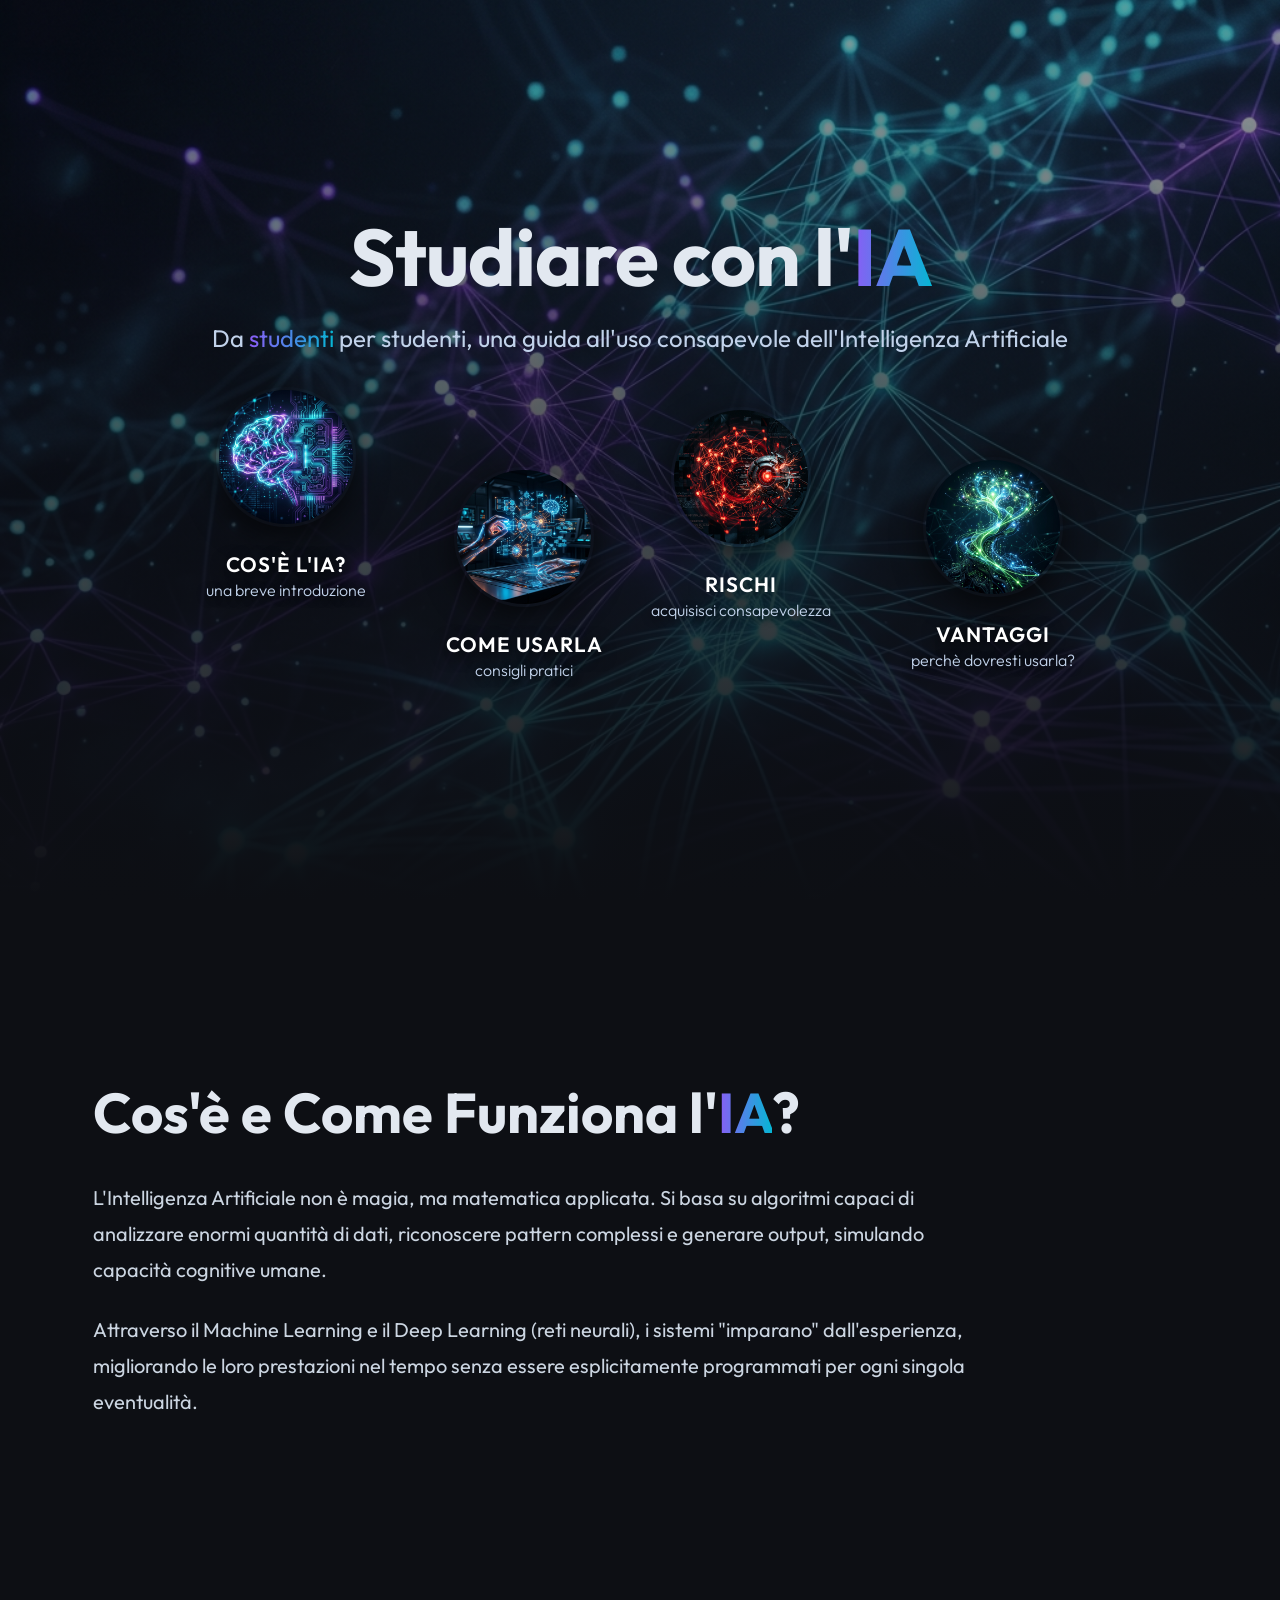
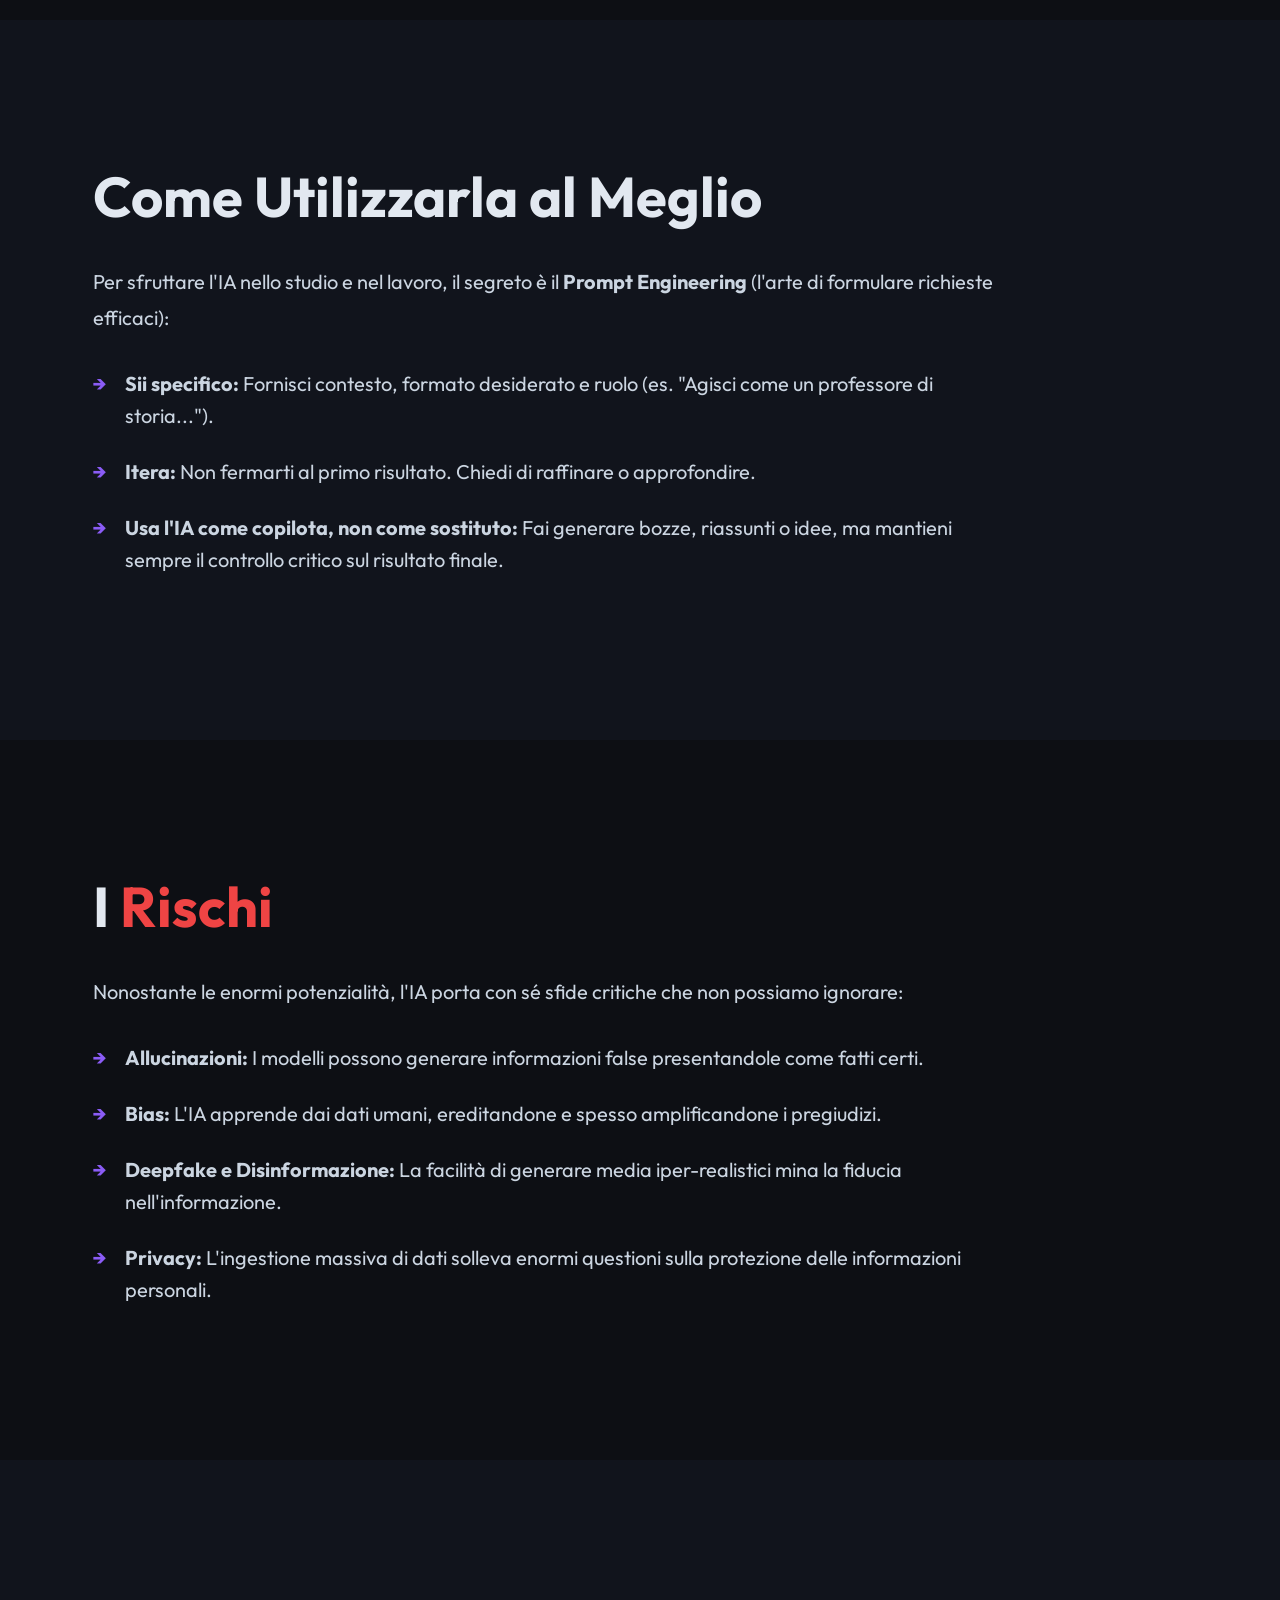
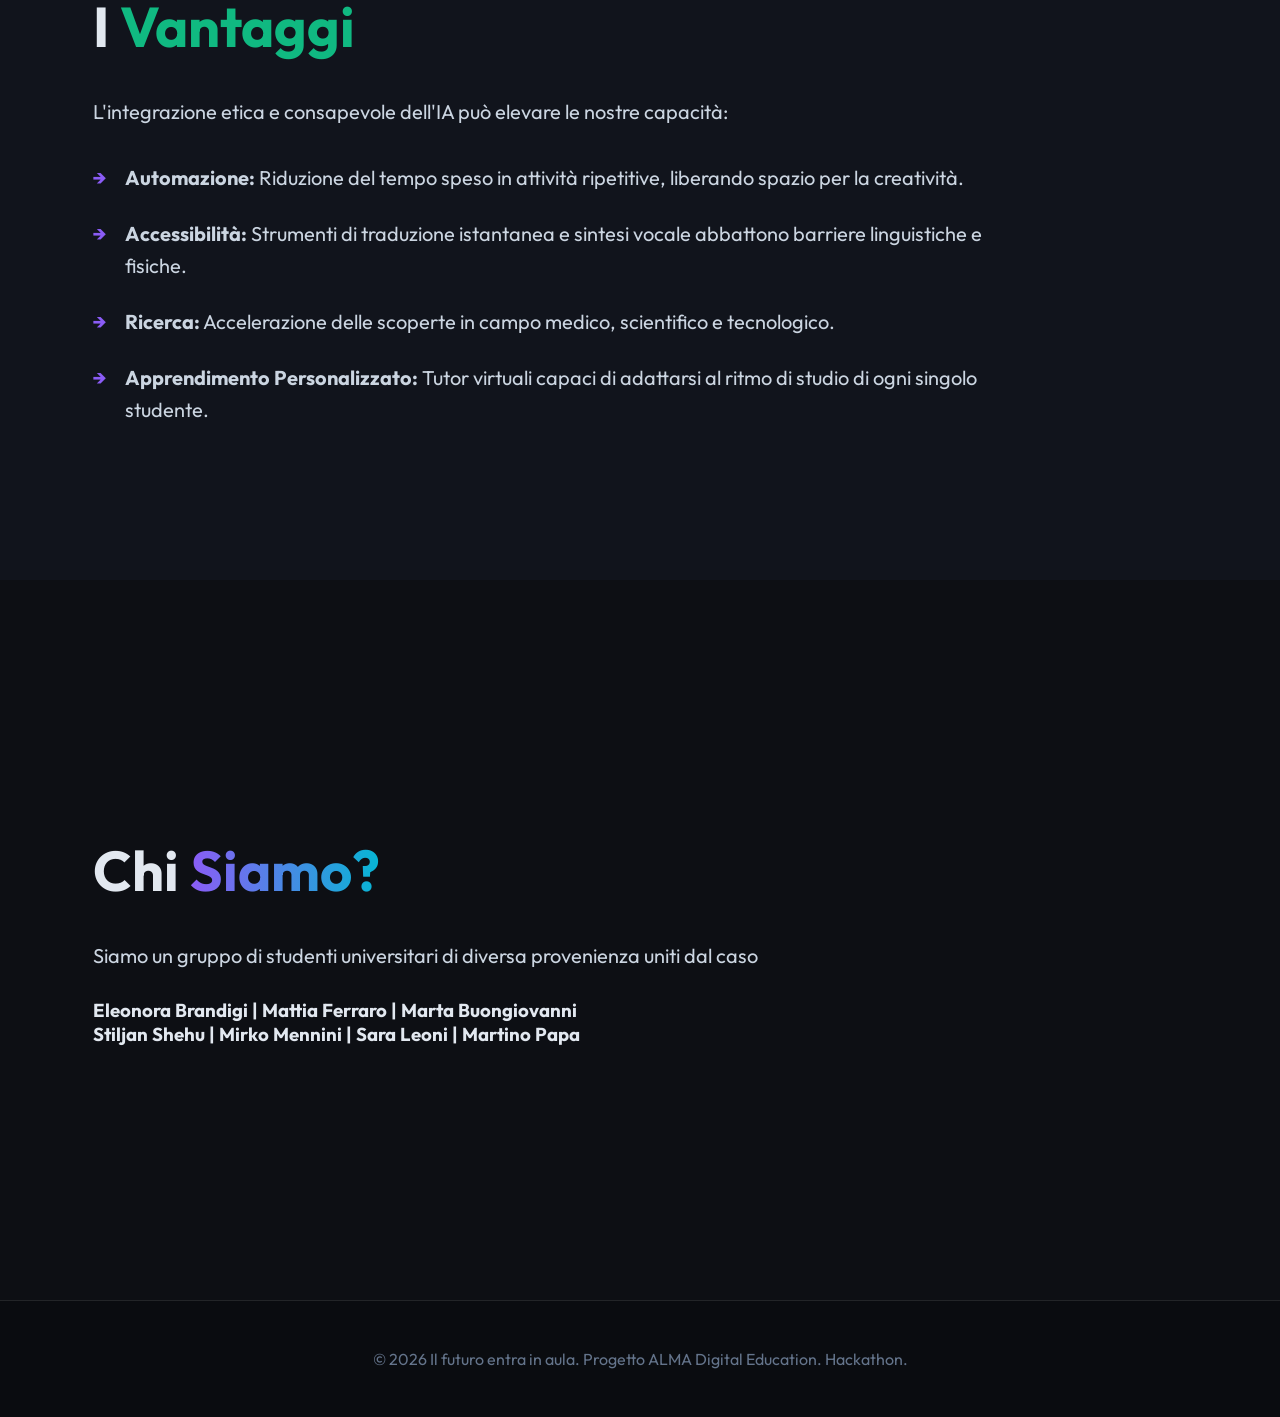
==== sito/index.html @ 8e818cfc "prima versione" ====
<!DOCTYPE html>
<html lang="it">

<head>
    <meta charset="UTF-8">
    <meta name="viewport" content="width=device-width, initial-scale=1.0">
    <title>Studiare con l'IA</title>
    <meta name="IA per studenti universitari">
    <link href="https://fonts.googleapis.com/css2?family=Outfit:wght@300;500;700&display=swap" rel="stylesheet">
    <link rel="stylesheet" href="style.css">
</head>

<body id="top">
    <!-- Pulsante Mobile -->
    <button id="mobile-menu-btn" class="mobile-menu-btn">☰</button>

    <!-- Menù di Navigazione Laterale -->
    <nav id="side-nav" class="side-nav hidden">
        <ul>
            <li><a href="#top" class="nav-link" data-section="top">Home</a></li>
            <li><a href="#cos-e-ia" class="nav-link" data-section="cos-e-ia">Cos'è l'IA?</a></li>
            <li><a href="#consigli-pratici" class="nav-link" data-section="consigli-pratici">Come Usarla</a></li>
            <li><a href="#rischi" class="nav-link" data-section="rischi">Rischi</a></li>
            <li><a href="#vantaggi" class="nav-link" data-section="vantaggi">Vantaggi</a></li>
            <li><a href="#chi-siamo" class="nav-link" data-section="chi-siamo">Chi Siamo?</a></li>
        </ul>
    </nav>
    <header class="hero">
        <div class="hero-overlay"></div>
        <div class="hero-content">
            <h1>Studiare con l'<span class="highlight">IA</span></h1>
            <p>Da <a href="#chi-siamo" class="highlight hero-link">studenti</a> per studenti, una guida all'uso
                consapevole dell'Intelligenza
                Artificiale</p>

            <div class="scattered-container">
                <a href="#cos-e-ia" class="scattered-link item-1">
                    <img src="images/ai_whatis.png" alt="Cos'è l'IA">
                    <h3>Cos'è l'IA?</h3>
                    <p class="link-subtitle">una breve introduzione</p>
                </a>
                <a href="#consigli-pratici" class="scattered-link item-2">
                    <img src="images/ai_tips.png" alt="Come usarla">
                    <h3>Come Usarla</h3>
                    <p class="link-subtitle">consigli pratici</p>
                </a>
                <a href="#rischi" class="scattered-link item-3">
                    <img src="images/ai_risks.png" alt="Rischi">
                    <h3>Rischi</h3>
                    <p class="link-subtitle">acquisisci consapevolezza</p>
                </a>
                <a href="#vantaggi" class="scattered-link item-4">
                    <img src="images/ai_benefits.png" alt="Vantaggi">
                    <h3>Vantaggi</h3>
                    <p class="link-subtitle">perchè dovresti usarla?</p>
                </a>
            </div>
        </div>
    </header>

    <main>
        <section id="cos-e-ia" class="content-section fade-in">
            <div class="section-container">
                <h2>Cos'è e Come Funziona l'<span class="highlight">IA</span>?</h2>
                <div class="text-content">
                    <p>L'Intelligenza Artificiale non è magia, ma matematica applicata. Si basa su algoritmi capaci di
                        analizzare enormi quantità di dati, riconoscere pattern complessi e generare output, simulando
                        capacità cognitive umane.</p>
                    <p>Attraverso il Machine Learning e il Deep Learning (reti neurali), i sistemi "imparano"
                        dall'esperienza, migliorando le loro prestazioni nel tempo senza essere esplicitamente
                        programmati per ogni singola eventualità.</p>
                </div>
            </div>
        </section>

        <section id="consigli-pratici" class="content-section fade-in alt-bg">
            <div class="section-container">
                <h2>Come Utilizzarla al Meglio</h2>
                <div class="text-content">
                    <p>Per sfruttare l'IA nello studio e nel lavoro, il segreto è il <strong>Prompt Engineering</strong>
                        (l'arte di formulare richieste efficaci):</p>
                    <ul>
                        <li><strong>Sii specifico:</strong> Fornisci contesto, formato desiderato e ruolo (es. "Agisci
                            come un professore di storia...").</li>
                        <li><strong>Itera:</strong> Non fermarti al primo risultato. Chiedi di raffinare o approfondire.
                        </li>
                        <li><strong>Usa l'IA come copilota, non come sostituto:</strong> Fai generare bozze, riassunti o
                            idee, ma mantieni sempre il controllo critico sul risultato finale.</li>
                    </ul>
                </div>
            </div>
        </section>

        <section id="rischi" class="content-section fade-in">
            <div class="section-container">
                <h2>I <span class="warning">Rischi</span></h2>
                <div class="text-content">
                    <p>Nonostante le enormi potenzialità, l'IA porta con sé sfide critiche che non possiamo ignorare:
                    </p>
                    <ul>
                        <li><strong>Allucinazioni:</strong> I modelli possono generare informazioni false presentandole
                            come fatti certi.</li>
                        <li><strong>Bias:</strong> L'IA apprende dai dati umani, ereditandone e spesso amplificandone i
                            pregiudizi.</li>
                        <li><strong>Deepfake e Disinformazione:</strong> La facilità di generare media iper-realistici
                            mina la fiducia nell'informazione.</li>
                        <li><strong>Privacy:</strong> L'ingestione massiva di dati solleva enormi questioni sulla
                            protezione delle informazioni personali.</li>
                    </ul>
                </div>
            </div>
        </section>

        <section id="vantaggi" class="content-section fade-in alt-bg">
            <div class="section-container">
                <h2>I <span class="success">Vantaggi</span></h2>
                <div class="text-content">
                    <p>L'integrazione etica e consapevole dell'IA può elevare le nostre capacità:</p>
                    <ul>
                        <li><strong>Automazione:</strong> Riduzione del tempo speso in attività ripetitive, liberando
                            spazio per la creatività.</li>
                        <li><strong>Accessibilità:</strong> Strumenti di traduzione istantanea e sintesi vocale
                            abbattono barriere linguistiche e fisiche.</li>
                        <li><strong>Ricerca:</strong> Accelerazione delle scoperte in campo medico, scientifico e
                            tecnologico.</li>
                        <li><strong>Apprendimento Personalizzato:</strong> Tutor virtuali capaci di adattarsi al ritmo
                            di studio di ogni singolo studente.</li>
                    </ul>
                </div>
            </div>
        </section>
        <section id="chi-siamo" class="content-section fade-in">
            <div class="section-container">
                <h2>Chi <span class="highlight">Siamo?</span></h2>
                <div class="text-content">
                    <p>Siamo un gruppo di studenti universitari di diversa provenienza uniti dal caso</p>
                    <h3>Eleonora Brandigi | Mattia Ferraro | Marta Buongiovanni <br> Stiljan Shehu | Mirko Mennini |
                        Sara
                        Leoni | Martino Papa</h3>

                </div>
            </div>
        </section>
    </main>

    <footer>
        <p>&copy; 2026 Il futuro entra in aula. Progetto ALMA Digital Education. Hackathon.</p>
    </footer>

    <script src="script.js"></script>
</body>

</html>
---- sito/style.css ----
:root {
    --bg-color: #0d0f14;
    --text-color: #e2e8f0;
    --primary: #8b5cf6;
    --secondary: #06b6d4;
    --warning: #ef4444;
    --success: #10b981;
    --glass-bg: rgba(255, 255, 255, 0.05);
    --glass-border: rgba(255, 255, 255, 0.1);
}

* {
    margin: 0;
    padding: 0;
    box-sizing: border-box;
}

html {
    scroll-behavior: smooth;
    font-family: 'Outfit', sans-serif;
    background-color: var(--bg-color);
    color: var(--text-color);
}

body {
    overflow-x: hidden;
}

.highlight {
    background: linear-gradient(90deg, var(--primary), var(--secondary));
    -webkit-background-clip: text;
    -webkit-text-fill-color: transparent;
}

.warning {
    color: var(--warning);
}

.success {
    color: var(--success);
}

/* HERO SECTION */
.hero {
    position: relative;
    height: 100vh;
    display: flex;
    align-items: center;
    justify-content: center;
    background: url('images/ai_background.png') no-repeat center center/cover;
}

.hero-overlay {
    position: absolute;
    inset: 0;
    background: linear-gradient(to bottom, rgba(13, 15, 20, 0.4) 0%, var(--bg-color) 100%);
    z-index: 1;
}

.hero-content {
    position: relative;
    z-index: 2;
    text-align: center;
    width: 90%;
    max-width: 1200px;
}

.hero h1 {
    font-size: 5rem;
    font-weight: 700;
    margin-bottom: 1rem;
    letter-spacing: -1px;
}

.hero p {
    font-size: 1.5rem;
    color: #c1d2ea;
    margin-bottom: 4rem;
}

/* SCATTERED NAVIGATION */
.scattered-container {
    display: flex;
    flex-wrap: wrap;
    justify-content: center;
    align-items: center;
    gap: 3rem;
    margin-top: 4rem;
}

.scattered-link {
    display: flex;
    flex-direction: column;
    align-items: center;
    text-decoration: none;
    transition: transform 0.4s cubic-bezier(0.4, 0, 0.2, 1);
    position: relative;
}

/* Staggered positioning to make them look scattered */
.item-1 {
    transform: translateY(-30px);
}

.item-2 {
    transform: translateY(50px);
    margin-left: 2rem;
}

.item-3 {
    transform: translateY(-10px);
    margin-right: 2rem;
}

.item-4 {
    transform: translateY(40px);
}

.scattered-link:hover {
    transform: scale(1.15) translateY(0);
    z-index: 10;
}

.scattered-link img {
    width: 140px;
    height: 140px;
    border-radius: 50%;
    object-fit: cover;
    margin-bottom: 1.5rem;
    box-shadow: 0 10px 30px rgba(0, 0, 0, 0.6);
    border: 3px solid transparent;
    background: transparent;
    transition: all 0.4s ease;
}

.scattered-link:hover img {
    border-color: var(--primary);
    box-shadow: 0 15px 40px rgba(139, 92, 246, 0.5);
}

.scattered-link h3 {
    color: #ffffff;
    font-size: 1.3rem;
    font-weight: 600;
    text-shadow: 0 4px 15px rgba(0, 0, 0, 0.9);
    background: transparent;
    text-transform: uppercase;
    letter-spacing: 1px;
}

.link-subtitle {
    color: #c1d2ea;
    font-size: 1rem !important;
    font-weight: 300;
    margin-top: 0.2rem;
    text-shadow: 0 2px 10px rgba(0, 0, 0, 0.9);
    text-transform: lowercase;
}

/* CONTENT SECTIONS */
.content-section {
    padding: 8rem 2rem;
    min-height: 80vh;
    display: flex;
    align-items: center;
}

.alt-bg {
    background-color: #11141c;
}

.section-container {
    max-width: 900px;
    margin-left: 5%;
    margin-right: auto;
}

.content-section h2 {
    font-size: 3.5rem;
    margin-bottom: 2rem;
    font-weight: 700;
}

.text-content p {
    font-size: 1.25rem;
    line-height: 1.8;
    margin-bottom: 1.5rem;
    color: #cbd5e1;
}

.text-content ul {
    list-style-type: none;
    margin-top: 2rem;
}

.text-content li {
    font-size: 1.25rem;
    line-height: 1.6;
    margin-bottom: 1.5rem;
    padding-left: 2rem;
    position: relative;
    color: #cbd5e1;
}

.text-content li::before {
    content: '→';
    position: absolute;
    left: 0;
    color: var(--primary);
    font-weight: bold;
}

.hero-link {
    text-decoration: none;
    position: relative;
    cursor: pointer;
    transition: filter 0.3s ease;
}

.hero-link:hover {
    filter: drop-shadow(0 0 8px var(--primary));
}

.hero-link::after {
    content: '';
    position: absolute;
    width: 100%;
    transform: scaleX(0);
    height: 2px;
    bottom: -2px;
    left: 0;
    background: linear-gradient(90deg, var(--primary), var(--secondary));
    transform-origin: bottom right;
    transition: transform 0.3s ease-out;
}

.hero-link:hover::after {
    transform: scaleX(1);
    transform-origin: bottom left;
}


/* SIDE NAV */
.side-nav {
    position: fixed;
    right: 20px;
    top: 50%;
    transform: translateY(-50%);
    z-index: 100;
    opacity: 1;
    transition: opacity 0.5s ease, visibility 0.5s ease;
    background: var(--glass-bg);
    border: 1px solid var(--glass-border);
    backdrop-filter: blur(10px);
    padding: 1.5rem;
    border-radius: 15px;
}

.side-nav.hidden {
    opacity: 0;
    visibility: hidden;
    pointer-events: none;
}

.side-nav ul {
    list-style: none;
    display: flex;
    flex-direction: column;
    gap: 1.2rem;
}

.nav-link {
    text-decoration: none;
    color: #94a3b8;
    font-size: 1.2rem;
    font-weight: 500;
    transition: color 0.3s ease, padding-left 0.3s ease, border-color 0.3s ease;
    display: block;
    text-transform: uppercase;
    letter-spacing: 1px;
    border-left: 2px solid transparent;
    padding-left: 0px;
}

.nav-link:hover {
    color: var(--secondary);
    padding-left: 5px;
}

.nav-link.active {
    color: var(--primary);
    font-weight: 700;
    padding-left: 10px;
    border-left: 2px solid var(--primary);
}

/* ANIMATIONS */
.fade-in {
    opacity: 0;
    transform: translateY(40px);
    transition: opacity 0.8s ease-out, transform 0.8s ease-out;
}

.fade-in.visible {
    opacity: 1;
    transform: translateY(0);
}

footer {
    text-align: center;
    padding: 3rem;
    color: #64748b;
    background-color: #0a0c10;
    border-top: 1px solid var(--glass-border);
}

@media (max-width: 768px) {
    .hero h1 {
        font-size: 3rem;
    }

    .hero p {
        font-size: 1.2rem;
    }

    .content-section h2 {
        font-size: 2.5rem;
    }

    .scattered-container {
        gap: 2rem;
        margin-top: 2rem;
    }

    .item-1,
    .item-2,
    .item-3,
    .item-4 {
        transform: none !important;
        margin: 0 !important;
    }

    .scattered-link img {
        width: 100px;
        height: 100px;
    }
}

/* MOBILE MENU BUTTON */
.mobile-menu-btn {
    display: none;
    position: fixed;
    top: 20px;
    right: 20px;
    z-index: 1000;
    background: var(--glass-bg);
    border: 1px solid var(--glass-border);
    color: var(--text-color);
    font-size: 1.5rem;
    padding: 0.5rem 0.8rem;
    border-radius: 10px;
    cursor: pointer;
    backdrop-filter: blur(10px);
}

@media (max-width: 1200px) {
    .mobile-menu-btn {
        display: block;
    }

    .side-nav {
        top: 0;
        right: 0;
        transform: translateX(120%);
        height: 100vh;
        width: 250px;
        border-radius: 0;
        border: none;
        border-left: 1px solid var(--glass-border);
        background: rgba(13, 15, 20, 0.98);
        display: flex;
        align-items: center;
        justify-content: center;
        transition: transform 0.4s cubic-bezier(0.4, 0, 0.2, 1);
    }

    .side-nav.open {
        transform: translateX(0);
        opacity: 1 !important;
        visibility: visible !important;
        pointer-events: auto !important;
    }

    .side-nav.hidden {
        /* Override the scroll hidden class on mobile, rely on translateX */
        opacity: 1;
        visibility: visible;
        pointer-events: auto;
    }

    .side-nav ul {
        align-items: center;
    }
}
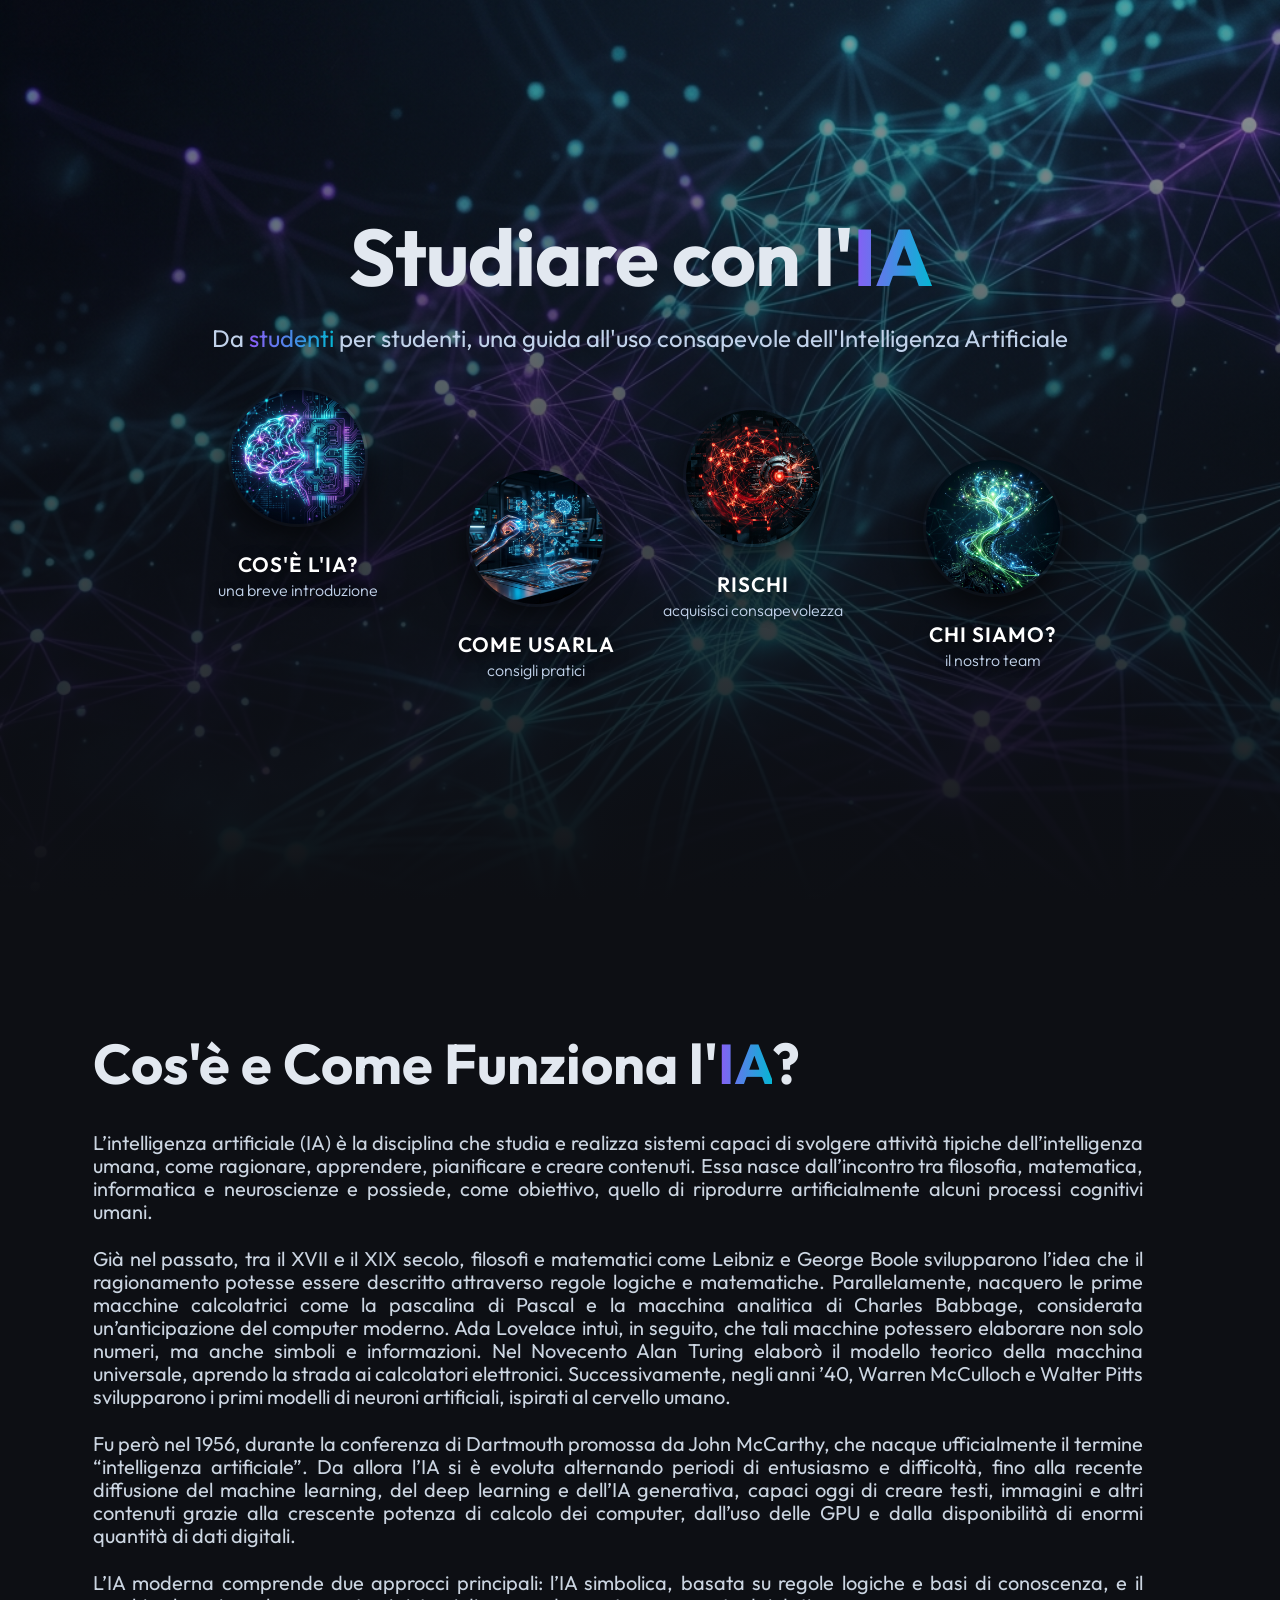
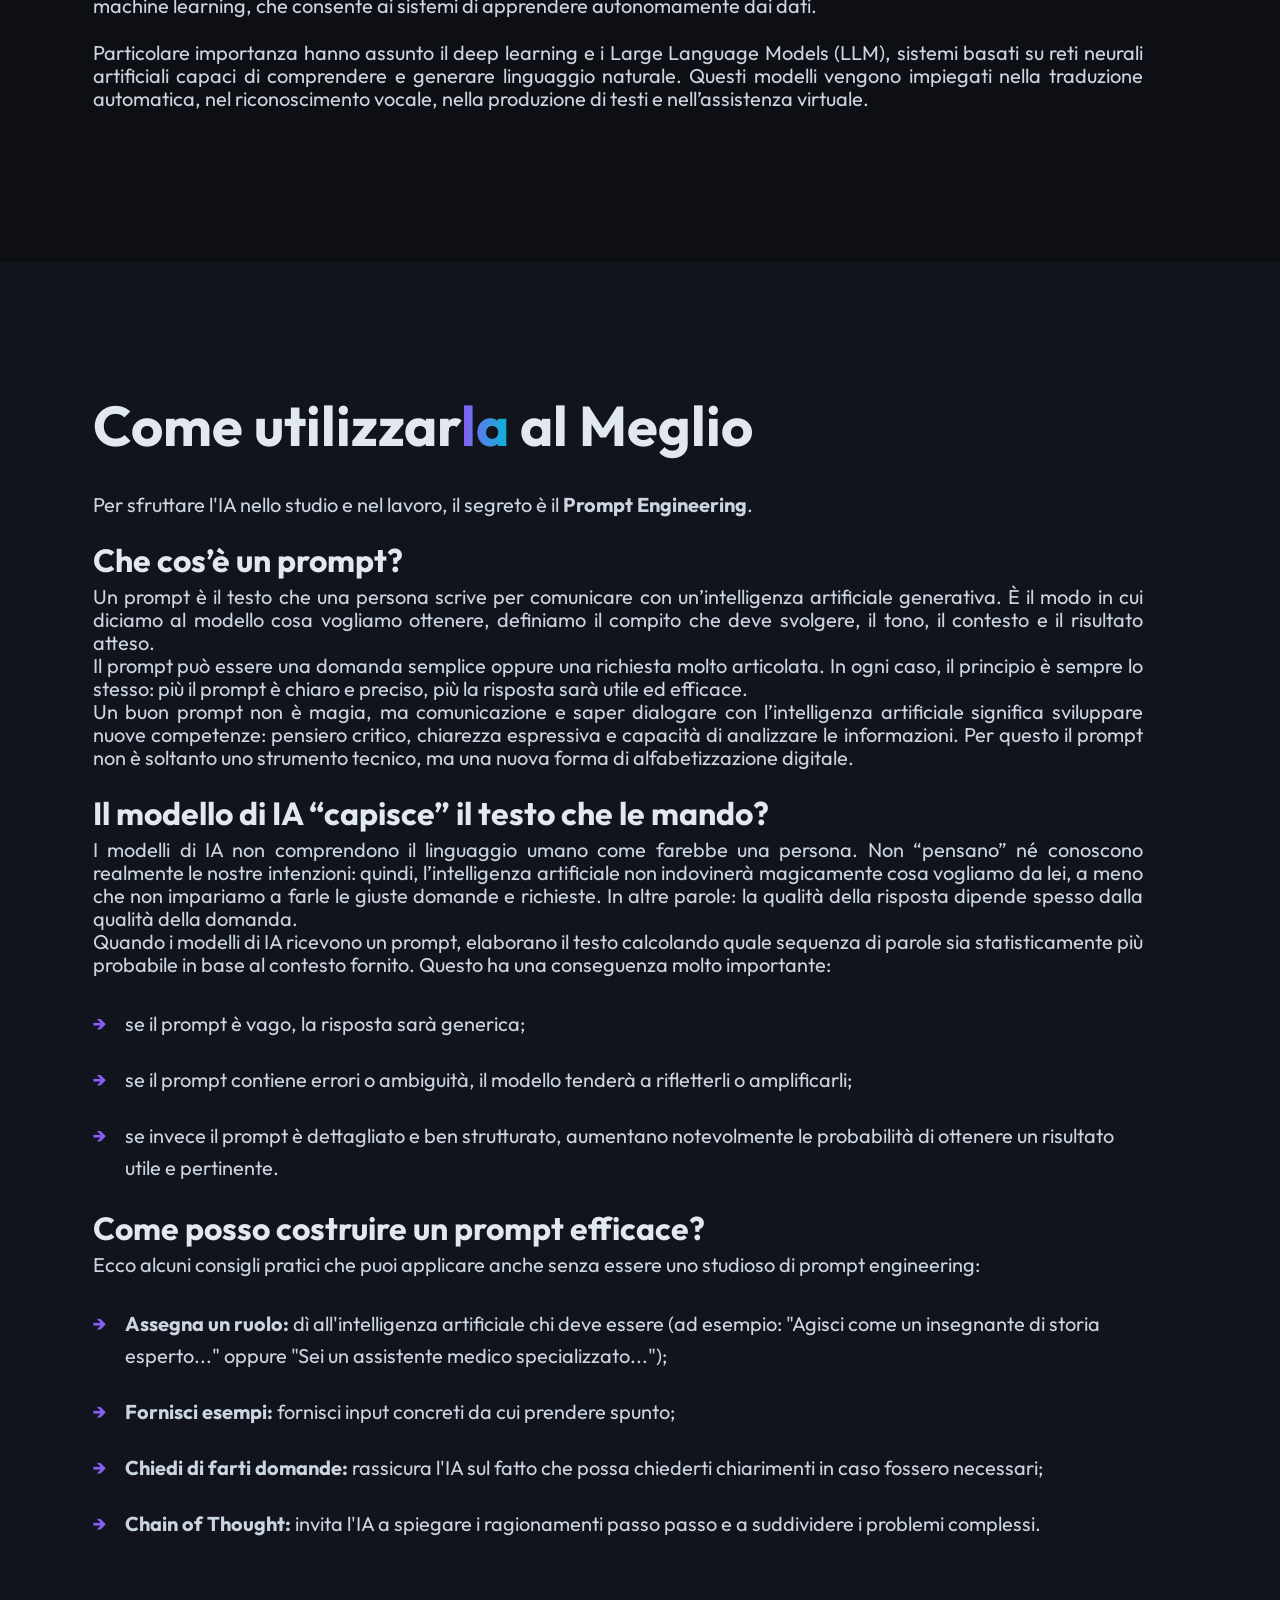
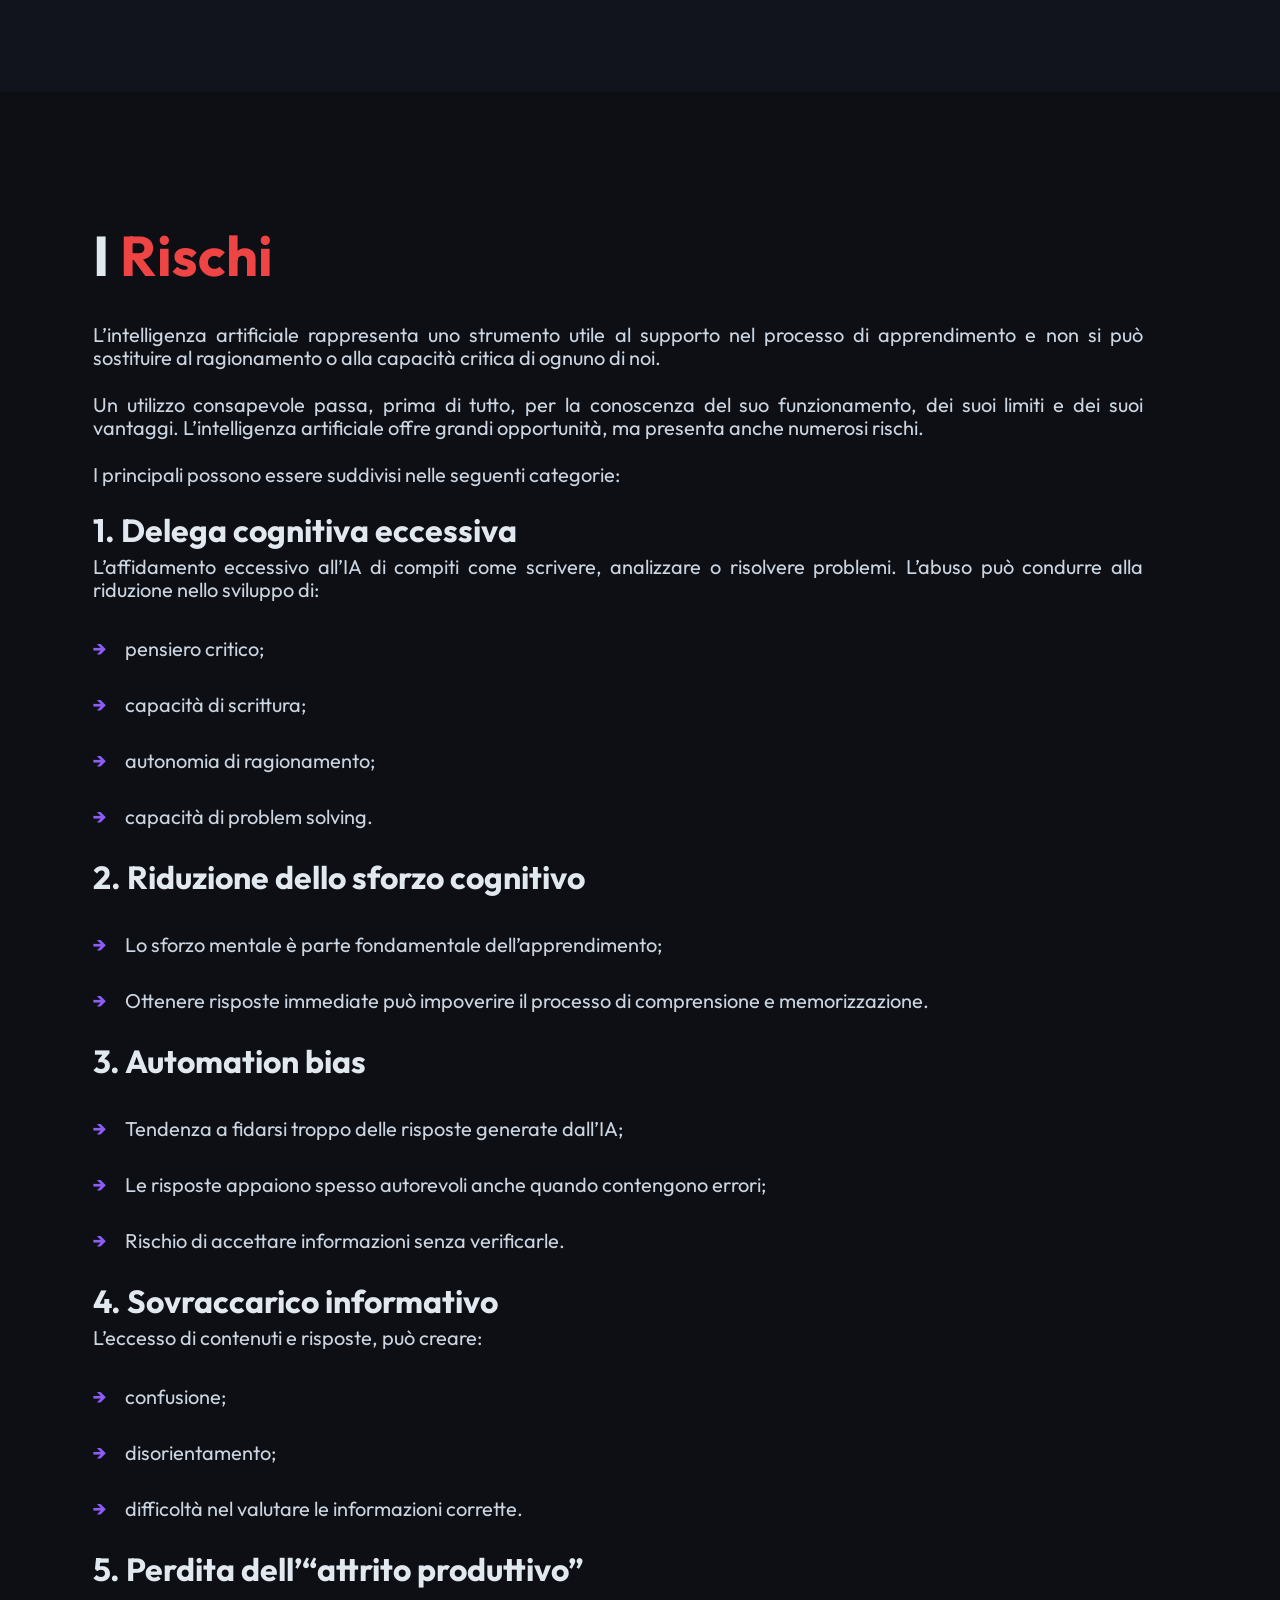
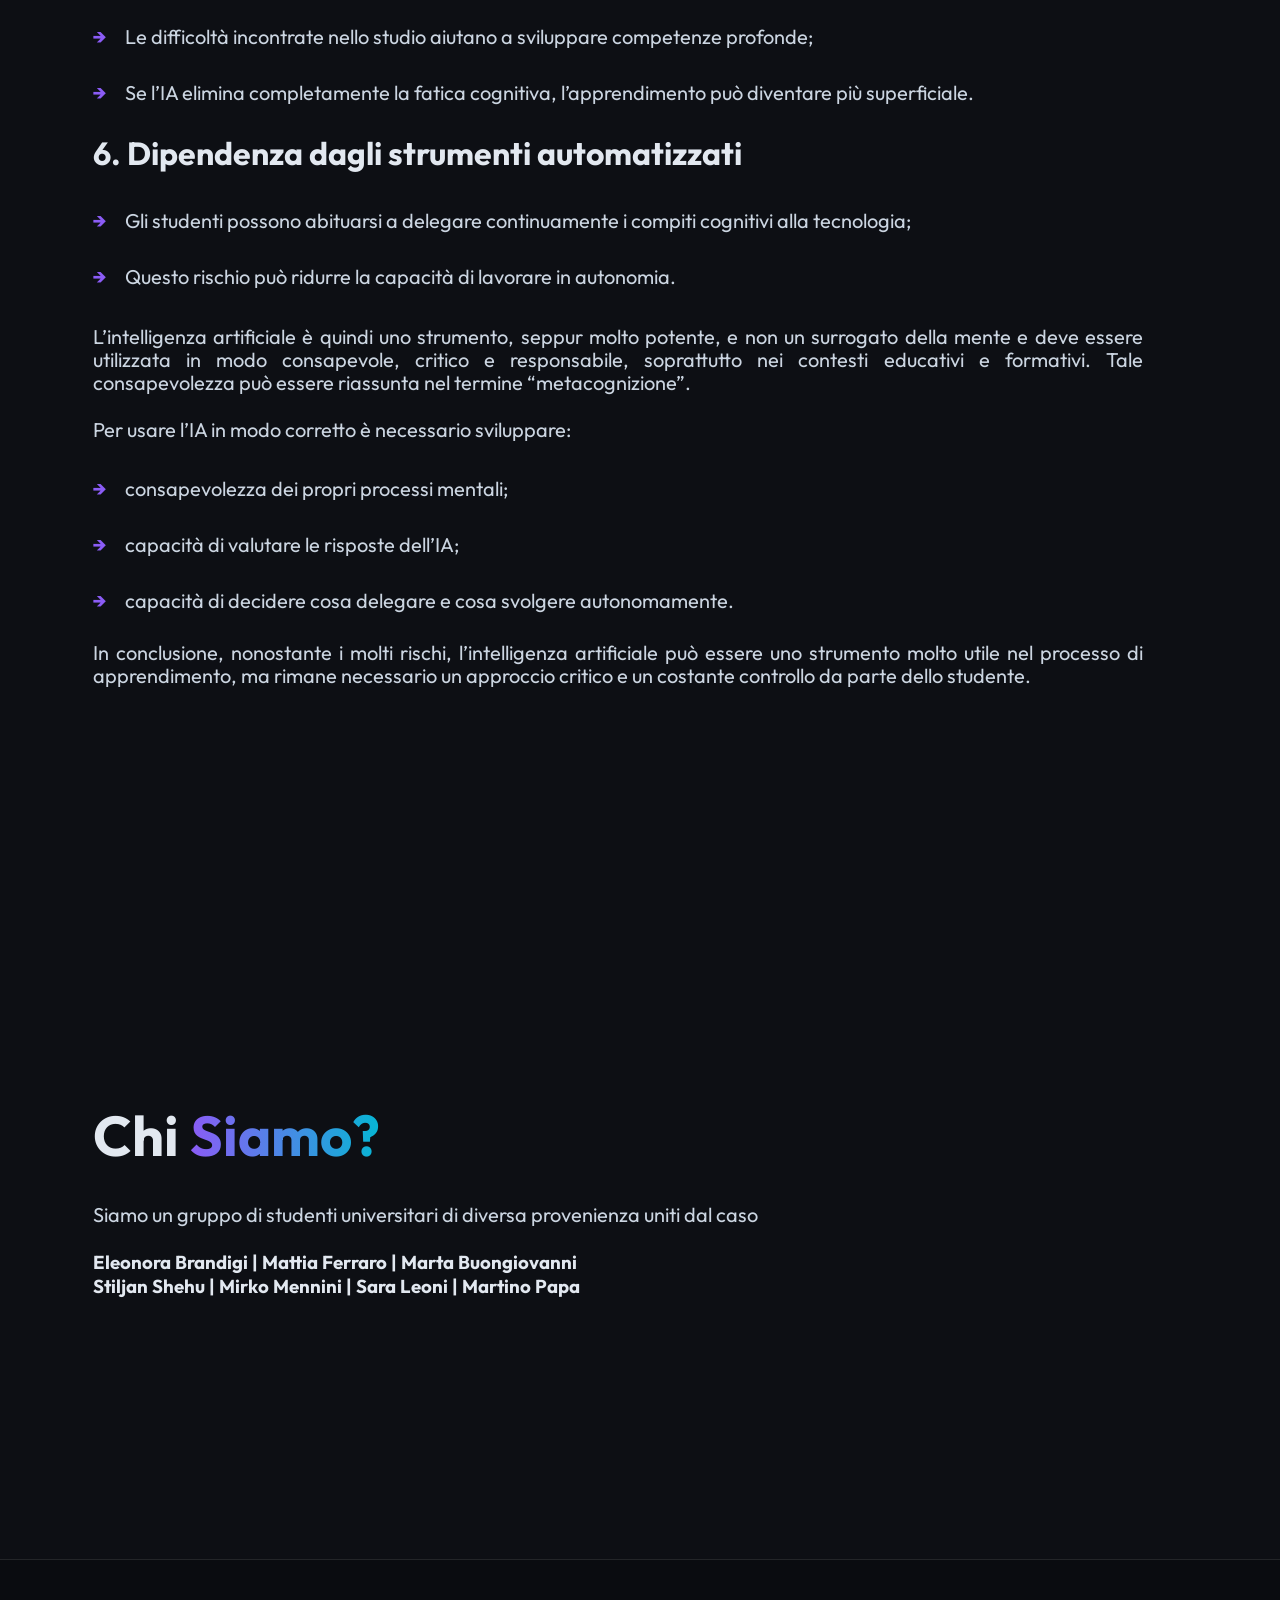
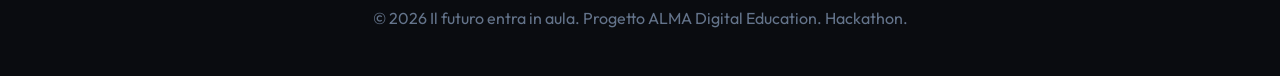
==== commit e28c0cf6: "v1" ====
--- a/sito/index.html
+++ b/sito/index.html
@@ -21,7 +21,6 @@
             <li><a href="#cos-e-ia" class="nav-link" data-section="cos-e-ia">Cos'è l'IA?</a></li>
             <li><a href="#consigli-pratici" class="nav-link" data-section="consigli-pratici">Come Usarla</a></li>
             <li><a href="#rischi" class="nav-link" data-section="rischi">Rischi</a></li>
-            <li><a href="#vantaggi" class="nav-link" data-section="vantaggi">Vantaggi</a></li>
             <li><a href="#chi-siamo" class="nav-link" data-section="chi-siamo">Chi Siamo?</a></li>
         </ul>
     </nav>
@@ -49,10 +48,10 @@
                     <h3>Rischi</h3>
                     <p class="link-subtitle">acquisisci consapevolezza</p>
                 </a>
-                <a href="#vantaggi" class="scattered-link item-4">
-                    <img src="images/ai_benefits.png" alt="Vantaggi">
-                    <h3>Vantaggi</h3>
-                    <p class="link-subtitle">perchè dovresti usarla?</p>
+                <a href="#chi-siamo" class="scattered-link item-4">
+                    <img src="images/ai_benefits.png" alt="Chi Siamo">
+                    <h3>Chi Siamo?</h3>
+                    <p class="link-subtitle">il nostro team</p>
                 </a>
             </div>
         </div>
@@ -63,29 +62,88 @@
             <div class="section-container">
                 <h2>Cos'è e Come Funziona l'<span class="highlight">IA</span>?</h2>
                 <div class="text-content">
-                    <p>L'Intelligenza Artificiale non è magia, ma matematica applicata. Si basa su algoritmi capaci di
-                        analizzare enormi quantità di dati, riconoscere pattern complessi e generare output, simulando
-                        capacità cognitive umane.</p>
-                    <p>Attraverso il Machine Learning e il Deep Learning (reti neurali), i sistemi "imparano"
-                        dall'esperienza, migliorando le loro prestazioni nel tempo senza essere esplicitamente
-                        programmati per ogni singola eventualità.</p>
+                    <p>L’intelligenza artificiale (IA) è la disciplina che studia e realizza sistemi capaci di svolgere
+                        attività tipiche dell’intelligenza umana, come ragionare, apprendere, pianificare e creare
+                        contenuti. Essa nasce dall’incontro tra filosofia, matematica, informatica e neuroscienze e
+                        possiede, come obiettivo, quello di riprodurre artificialmente alcuni processi cognitivi umani.
+                    </p>
+                    <p>Già nel passato, tra il XVII e il XIX secolo, filosofi e matematici come Leibniz e George Boole
+                        svilupparono l’idea che il ragionamento potesse essere descritto attraverso regole logiche e
+                        matematiche. Parallelamente, nacquero le prime macchine calcolatrici come la pascalina di Pascal
+                        e la macchina analitica di Charles Babbage, considerata un’anticipazione del computer moderno.
+                        Ada Lovelace intuì, in seguito, che tali macchine potessero elaborare non solo numeri, ma anche
+                        simboli e informazioni. Nel Novecento Alan Turing elaborò il modello teorico della macchina
+                        universale, aprendo la strada ai calcolatori elettronici. Successivamente, negli anni ’40,
+                        Warren McCulloch e Walter Pitts svilupparono i primi modelli di neuroni artificiali, ispirati al
+                        cervello umano.</p>
+                    <p>Fu però nel 1956, durante la conferenza di Dartmouth promossa da John McCarthy, che nacque
+                        ufficialmente il termine “intelligenza artificiale”. Da allora l’IA si è evoluta alternando
+                        periodi di entusiasmo e difficoltà, fino alla recente diffusione del machine learning, del deep
+                        learning e dell’IA generativa, capaci oggi di creare testi, immagini e altri contenuti grazie
+                        alla crescente potenza di calcolo dei computer, dall’uso delle GPU e dalla disponibilità di
+                        enormi quantità di dati digitali.</p>
+                    <p>L’IA moderna comprende due approcci principali: l’IA simbolica, basata su regole logiche e basi
+                        di conoscenza, e il machine learning, che consente ai sistemi di apprendere autonomamente dai
+                        dati.</p>
+                    <p>Particolare importanza hanno assunto il deep learning e i Large Language Models (LLM), sistemi
+                        basati su reti neurali artificiali capaci di comprendere e generare linguaggio naturale. Questi
+                        modelli vengono impiegati nella traduzione automatica, nel riconoscimento vocale, nella
+                        produzione di testi e nell’assistenza virtuale.</p>
                 </div>
             </div>
         </section>
 
         <section id="consigli-pratici" class="content-section fade-in alt-bg">
             <div class="section-container">
-                <h2>Come Utilizzarla al Meglio</h2>
-                <div class="text-content">
-                    <p>Per sfruttare l'IA nello studio e nel lavoro, il segreto è il <strong>Prompt Engineering</strong>
-                        (l'arte di formulare richieste efficaci):</p>
-                    <ul>
-                        <li><strong>Sii specifico:</strong> Fornisci contesto, formato desiderato e ruolo (es. "Agisci
-                            come un professore di storia...").</li>
-                        <li><strong>Itera:</strong> Non fermarti al primo risultato. Chiedi di raffinare o approfondire.
+                <h2>Come utilizzar<span class="highlight">la</span> al Meglio</h2>
+                <div class="text-content">
+                    <p>Per sfruttare l'IA nello studio e nel lavoro, il segreto è il <strong>Prompt
+                            Engineering</strong>.
+                    </p>
+                    <h3 class="sottotitolo">Che cos’è un prompt?</h3>
+                    <p>Un prompt è il testo che una persona scrive per comunicare con un’intelligenza artificiale
+                        generativa. È il modo in cui diciamo al modello cosa vogliamo ottenere, definiamo il compito che
+                        deve svolgere, il tono, il contesto e il risultato atteso.<br>
+                        Il prompt può essere una domanda semplice oppure una richiesta molto articolata. In ogni caso,
+                        il principio è sempre lo stesso: più il prompt è chiaro e preciso, più la risposta sarà utile ed
+                        efficace.<br>
+                        Un buon prompt non è magia, ma comunicazione e saper dialogare con l’intelligenza artificiale
+                        significa sviluppare nuove competenze: pensiero critico, chiarezza espressiva e capacità di
+                        analizzare le informazioni. Per questo il prompt non è soltanto uno strumento tecnico, ma una
+                        nuova forma di alfabetizzazione digitale.</p>
+
+                    <h3 class="sottotitolo">Il modello di IA “capisce” il testo che le mando?</h3>
+                    <p>
+                        I modelli di IA non comprendono il linguaggio umano come farebbe una persona. Non “pensano” né
+                        conoscono realmente le nostre intenzioni: quindi, l’intelligenza artificiale non indovinerà
+                        magicamente cosa vogliamo da lei, a meno che non impariamo a farle le giuste domande e
+                        richieste. In altre parole: la qualità della risposta dipende spesso dalla qualità della
+                        domanda.<br>
+                        Quando i modelli di IA ricevono un prompt, elaborano il testo calcolando quale sequenza di
+                        parole sia statisticamente più probabile in base al contesto fornito. Questo ha una conseguenza
+                        molto importante:
+                    </p>
+                    <ul>
+                        <li>se il prompt è vago, la risposta sarà generica;</li>
+                        <li>se il prompt contiene errori o ambiguità, il modello tenderà a rifletterli o amplificarli;
                         </li>
-                        <li><strong>Usa l'IA come copilota, non come sostituto:</strong> Fai generare bozze, riassunti o
-                            idee, ma mantieni sempre il controllo critico sul risultato finale.</li>
+                        <li>se invece il prompt è dettagliato e ben strutturato, aumentano notevolmente le probabilità
+                            di ottenere un risultato utile e pertinente.</li>
+                    </ul>
+                    <h3 class="sottotitolo">Come posso costruire un prompt efficace?</h3>
+                    <p>
+                        Ecco alcuni consigli pratici che puoi applicare anche senza essere uno studioso di prompt
+                        engineering:
+                    </p>
+                    <ul>
+                        <li><strong>Assegna un ruolo:</strong> dì all'intelligenza artificiale chi deve essere (ad
+                            esempio: "Agisci come un insegnante di storia esperto..." oppure "Sei un assistente medico
+                            specializzato...");</li>
+                        <li><strong>Fornisci esempi:</strong> fornisci input concreti da cui prendere spunto;</li>
+                        <li><strong>Chiedi di farti domande:</strong> rassicura l'IA sul fatto che possa chiederti
+                            chiarimenti in caso fossero necessari;</li>
+                        <li><strong>Chain of Thought:</strong> invita l'IA a spiegare i ragionamenti passo passo e a
+                            suddividere i problemi complessi.</li>
                     </ul>
                 </div>
             </div>
@@ -95,40 +153,78 @@
             <div class="section-container">
                 <h2>I <span class="warning">Rischi</span></h2>
                 <div class="text-content">
-                    <p>Nonostante le enormi potenzialità, l'IA porta con sé sfide critiche che non possiamo ignorare:
-                    </p>
-                    <ul>
-                        <li><strong>Allucinazioni:</strong> I modelli possono generare informazioni false presentandole
-                            come fatti certi.</li>
-                        <li><strong>Bias:</strong> L'IA apprende dai dati umani, ereditandone e spesso amplificandone i
-                            pregiudizi.</li>
-                        <li><strong>Deepfake e Disinformazione:</strong> La facilità di generare media iper-realistici
-                            mina la fiducia nell'informazione.</li>
-                        <li><strong>Privacy:</strong> L'ingestione massiva di dati solleva enormi questioni sulla
-                            protezione delle informazioni personali.</li>
-                    </ul>
-                </div>
-            </div>
-        </section>
-
-        <section id="vantaggi" class="content-section fade-in alt-bg">
-            <div class="section-container">
-                <h2>I <span class="success">Vantaggi</span></h2>
-                <div class="text-content">
-                    <p>L'integrazione etica e consapevole dell'IA può elevare le nostre capacità:</p>
-                    <ul>
-                        <li><strong>Automazione:</strong> Riduzione del tempo speso in attività ripetitive, liberando
-                            spazio per la creatività.</li>
-                        <li><strong>Accessibilità:</strong> Strumenti di traduzione istantanea e sintesi vocale
-                            abbattono barriere linguistiche e fisiche.</li>
-                        <li><strong>Ricerca:</strong> Accelerazione delle scoperte in campo medico, scientifico e
-                            tecnologico.</li>
-                        <li><strong>Apprendimento Personalizzato:</strong> Tutor virtuali capaci di adattarsi al ritmo
-                            di studio di ogni singolo studente.</li>
-                    </ul>
-                </div>
-            </div>
-        </section>
+                    <p>L’intelligenza artificiale rappresenta uno strumento utile al supporto nel processo di
+                        apprendimento e non si può sostituire al ragionamento o alla capacità critica di ognuno di noi.
+                    </p>
+                    <p>Un utilizzo consapevole passa, prima di tutto, per la conoscenza del suo funzionamento, dei suoi
+                        limiti e dei suoi vantaggi. L’intelligenza artificiale offre grandi opportunità, ma presenta
+                        anche numerosi rischi.</p>
+                    <p>I principali possono essere suddivisi nelle seguenti categorie:</p>
+
+                    <h3 class="sottotitolo">1. Delega cognitiva eccessiva</h3>
+                    <p>L’affidamento eccessivo all’IA di compiti come scrivere, analizzare o risolvere problemi. L’abuso
+                        può condurre alla riduzione nello sviluppo di:</p>
+                    <ul>
+                        <li>pensiero critico;</li>
+                        <li>capacità di scrittura;</li>
+                        <li>autonomia di ragionamento;</li>
+                        <li>capacità di problem solving.</li>
+                    </ul>
+
+                    <h3 class="sottotitolo">2. Riduzione dello sforzo cognitivo</h3>
+                    <ul>
+                        <li>Lo sforzo mentale è parte fondamentale dell’apprendimento;</li>
+                        <li>Ottenere risposte immediate può impoverire il processo di comprensione e memorizzazione.
+                        </li>
+                    </ul>
+
+                    <h3 class="sottotitolo">3. Automation bias</h3>
+                    <ul>
+                        <li>Tendenza a fidarsi troppo delle risposte generate dall’IA;</li>
+                        <li>Le risposte appaiono spesso autorevoli anche quando contengono errori;</li>
+                        <li>Rischio di accettare informazioni senza verificarle.</li>
+                    </ul>
+
+                    <h3 class="sottotitolo">4. Sovraccarico informativo</h3>
+                    <p>L’eccesso di contenuti e risposte, può creare:</p>
+                    <ul>
+                        <li>confusione;</li>
+                        <li>disorientamento;</li>
+                        <li>difficoltà nel valutare le informazioni corrette.</li>
+                    </ul>
+
+                    <h3 class="sottotitolo">5. Perdita dell’“attrito produttivo”</h3>
+                    <ul>
+                        <li>Le difficoltà incontrate nello studio aiutano a sviluppare competenze profonde;</li>
+                        <li>Se l’IA elimina completamente la fatica cognitiva, l’apprendimento può diventare più
+                            superficiale.</li>
+                    </ul>
+
+                    <h3 class="sottotitolo">6. Dipendenza dagli strumenti automatizzati</h3>
+                    <ul>
+                        <li>Gli studenti possono abituarsi a delegare continuamente i compiti cognitivi alla tecnologia;
+                        </li>
+                        <li>Questo rischio può ridurre la capacità di lavorare in autonomia.</li>
+                    </ul>
+
+                    <p style="margin-top: 2rem;">L’intelligenza artificiale è quindi uno strumento, seppur molto
+                        potente, e non un surrogato della mente e deve essere utilizzata in modo consapevole, critico e
+                        responsabile, soprattutto nei contesti educativi e formativi. Tale consapevolezza può essere
+                        riassunta nel termine “metacognizione”.</p>
+                    <p>Per usare l’IA in modo corretto è necessario sviluppare:</p>
+                    <ul>
+                        <li>consapevolezza dei propri processi mentali;</li>
+                        <li>capacità di valutare le risposte dell’IA;</li>
+                        <li>capacità di decidere cosa delegare e cosa svolgere autonomamente.</li>
+                    </ul>
+                    <p>In conclusione, nonostante i molti rischi, l’intelligenza artificiale può essere uno strumento
+                        molto utile nel processo di apprendimento, ma rimane necessario un approccio critico e un
+                        costante controllo da parte dello studente.</p>
+                </div>
+            </div>
+        </section>
+
+
         <section id="chi-siamo" class="content-section fade-in">
             <div class="section-container">
                 <h2>Chi <span class="highlight">Siamo?</span></h2>
--- a/sito/style.css
+++ b/sito/style.css
@@ -170,7 +170,7 @@
 }
 
 .section-container {
-    max-width: 900px;
+    max-width: 1050px;
     margin-left: 5%;
     margin-right: auto;
 }
@@ -183,9 +183,10 @@
 
 .text-content p {
     font-size: 1.25rem;
-    line-height: 1.8;
+    line-height: 1.15;
     margin-bottom: 1.5rem;
     color: #cbd5e1;
+    text-align: justify;
 }
 
 .text-content ul {
@@ -401,4 +402,9 @@
     .side-nav ul {
         align-items: center;
     }
+}
+
+.sottotitolo {
+    font-size: 2rem;
+    margin-bottom: 5px;
 }
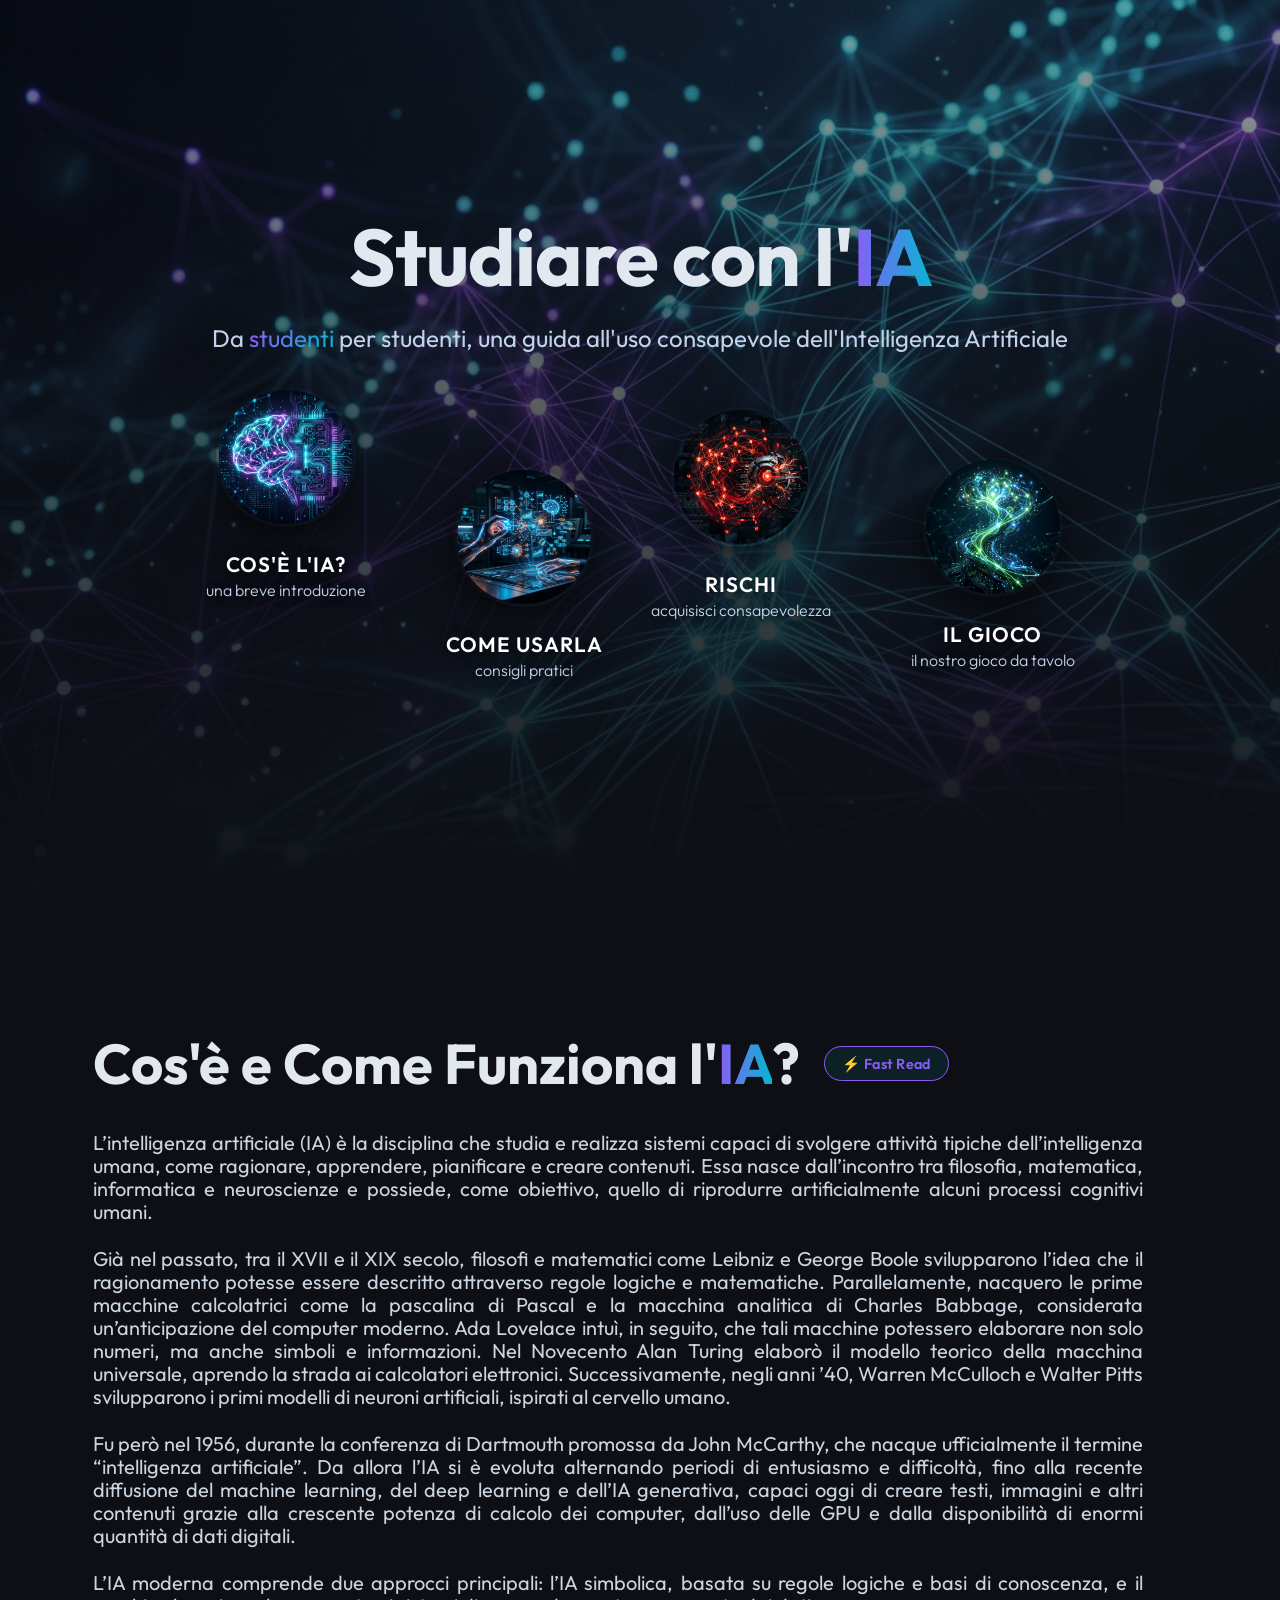
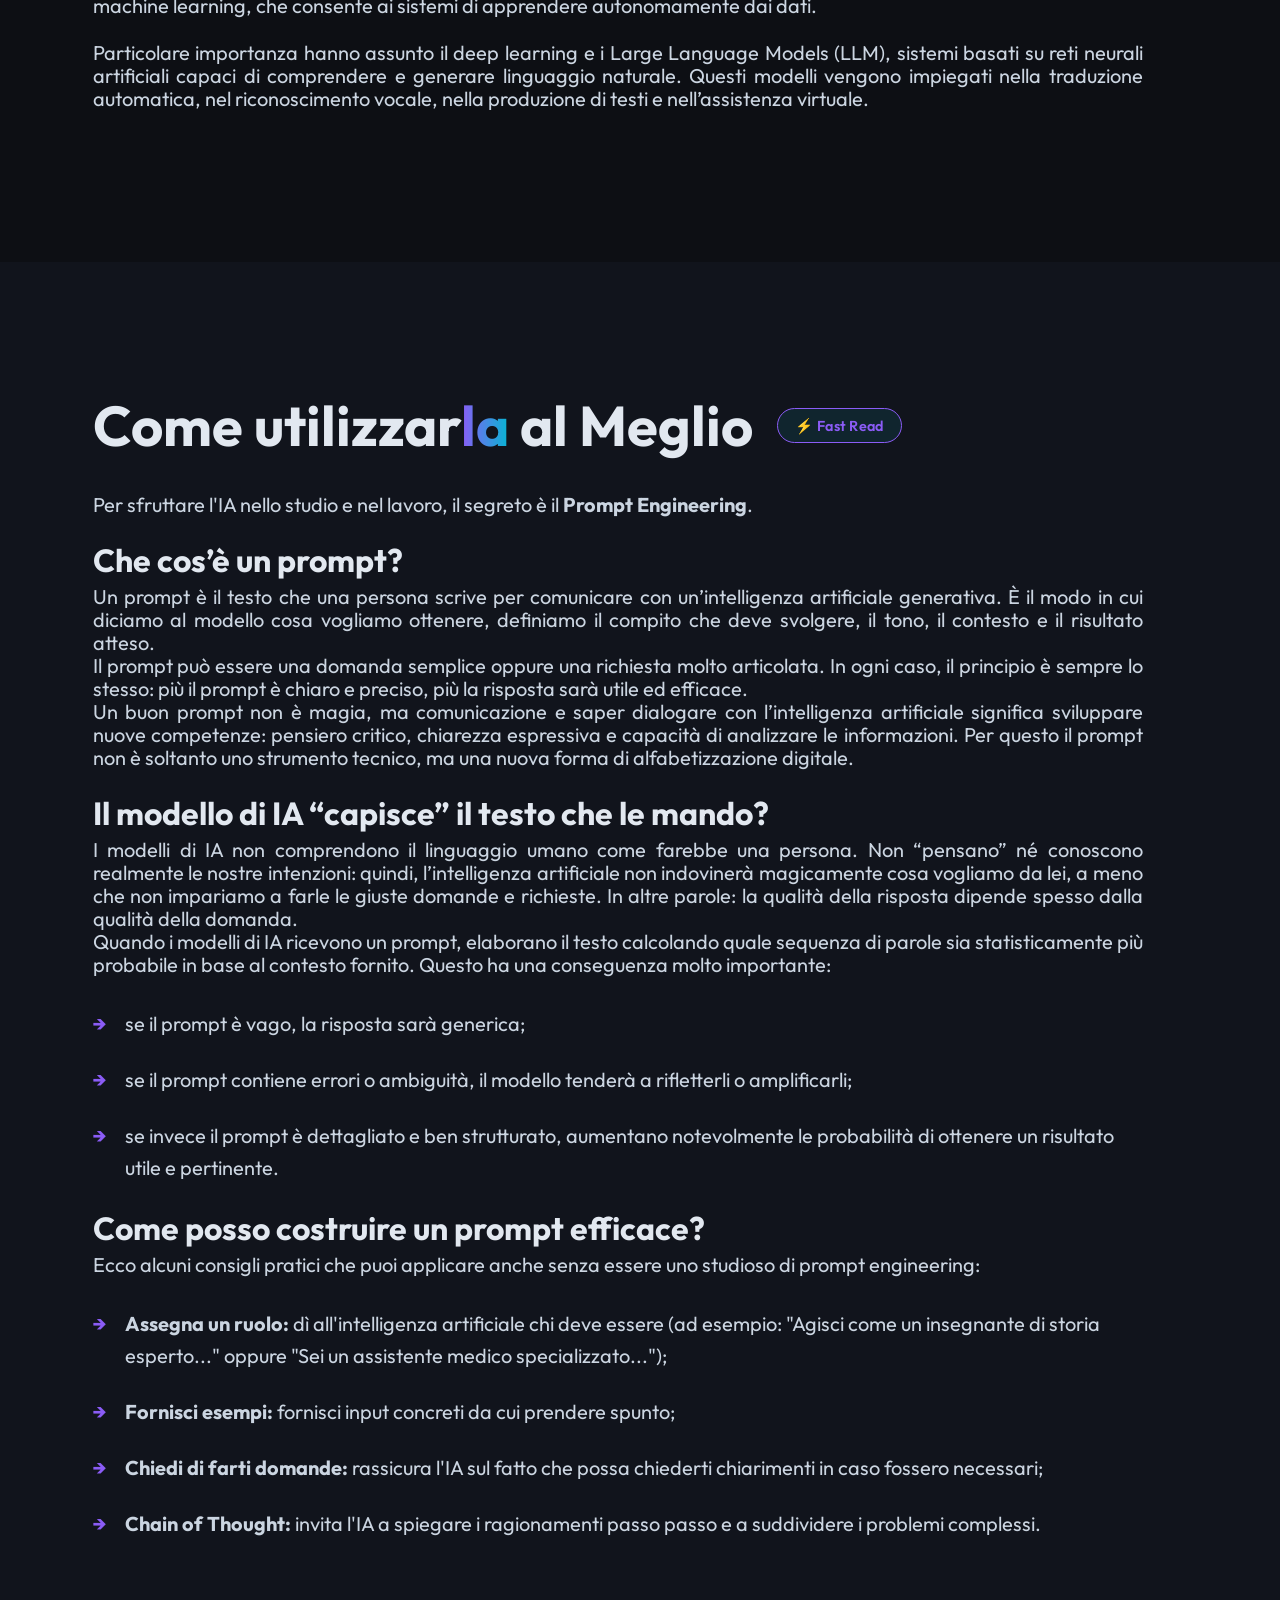
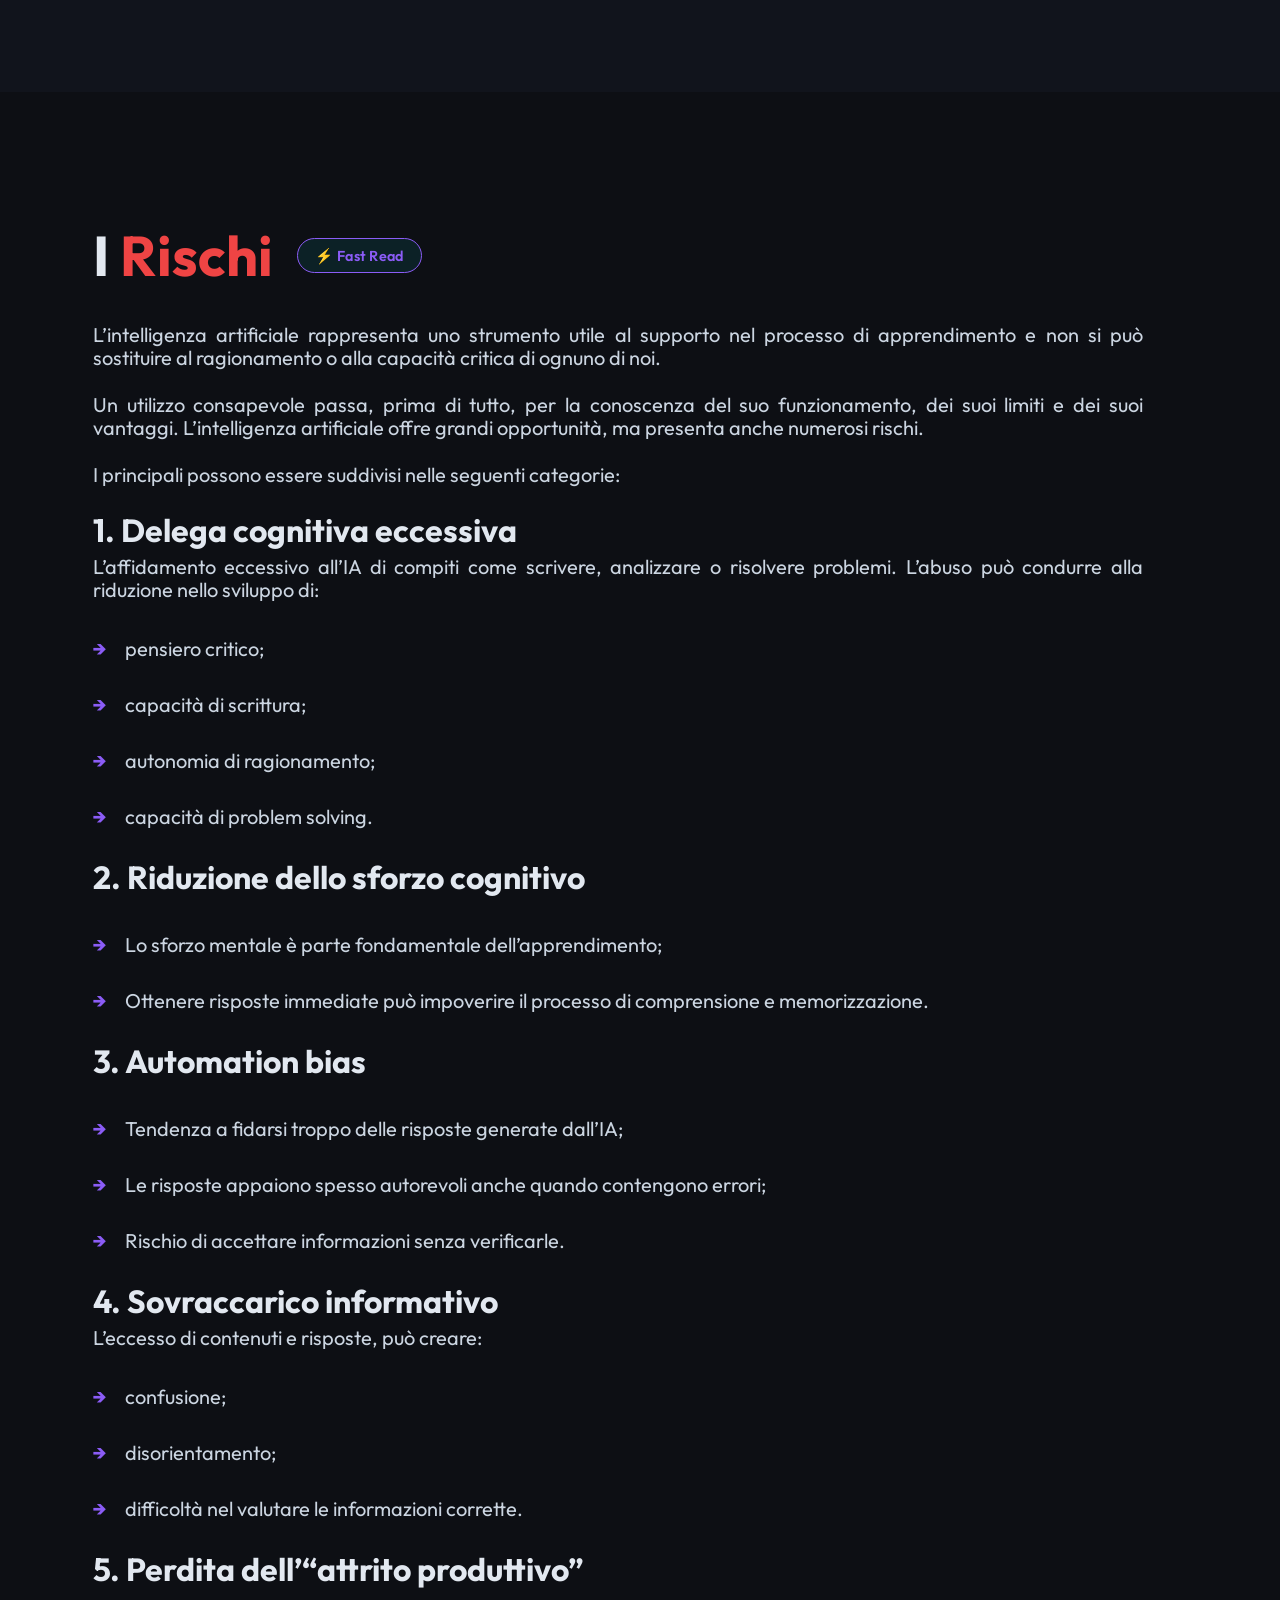
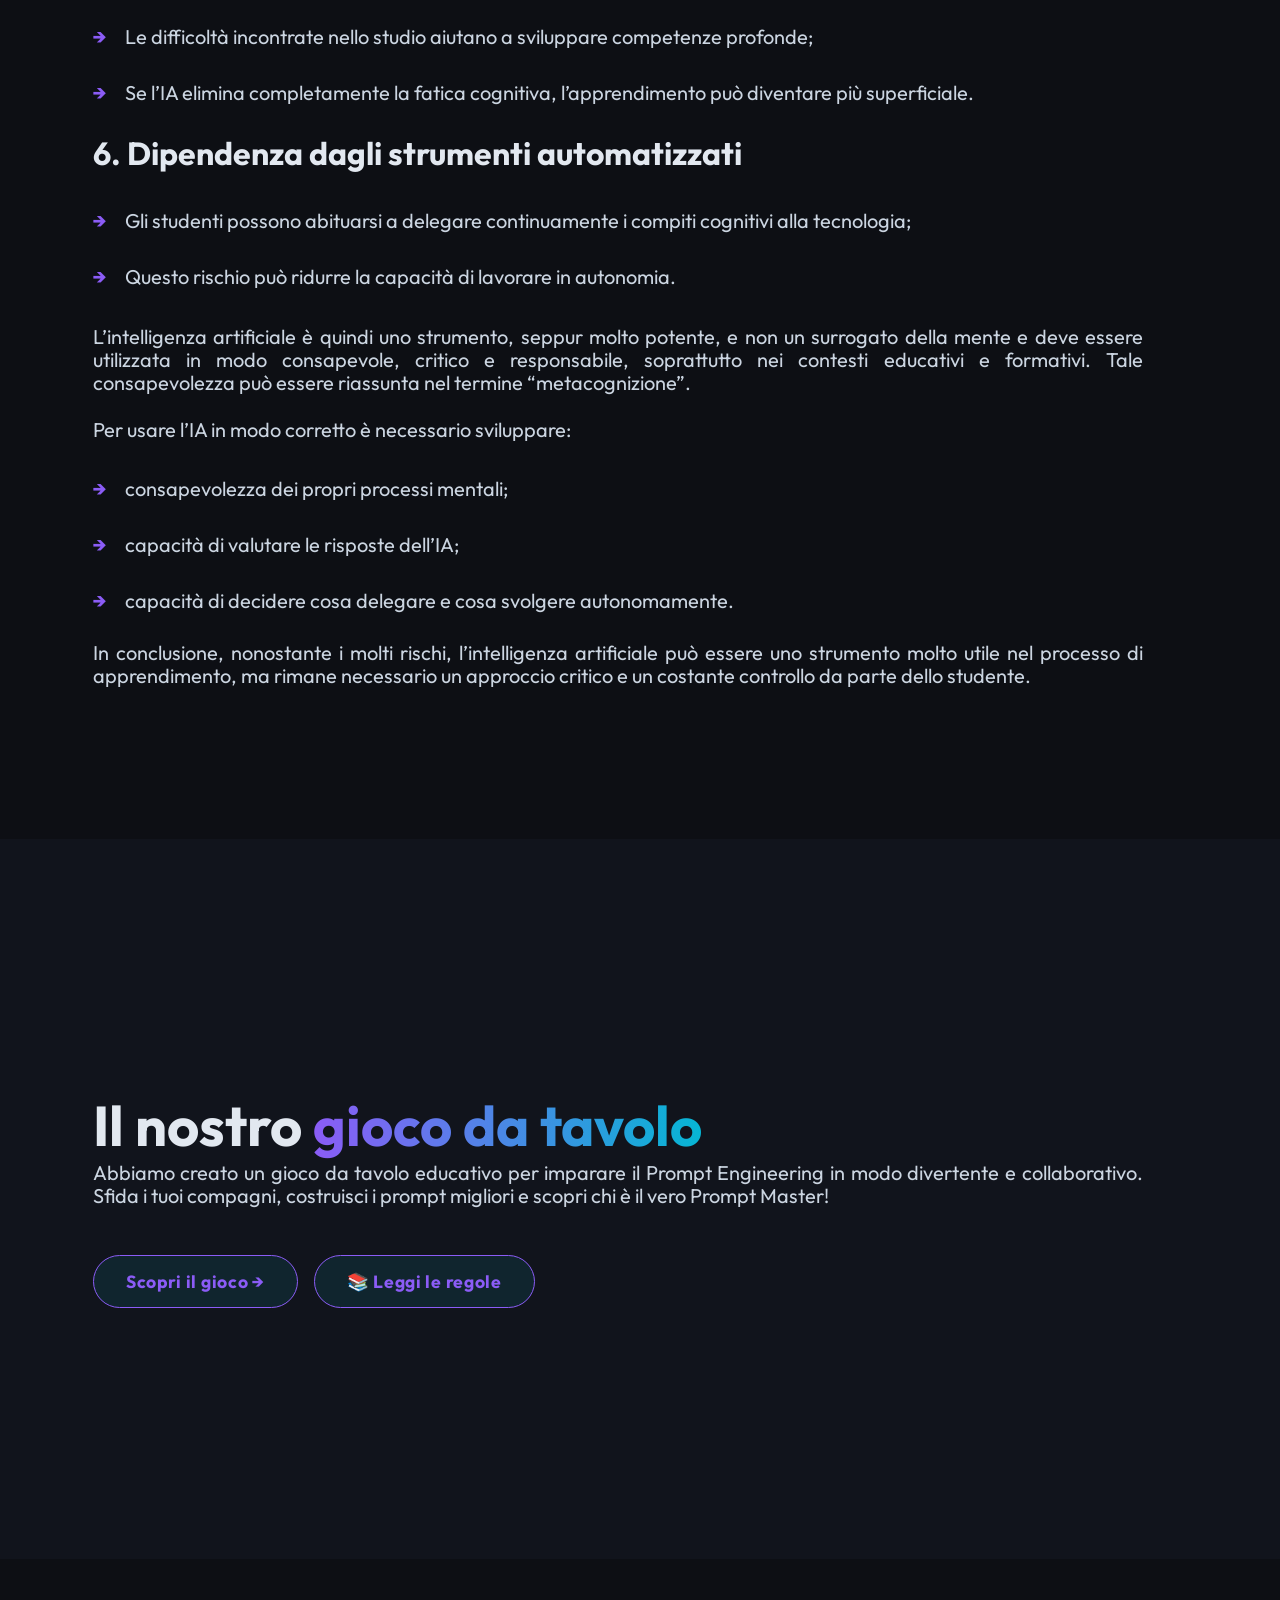
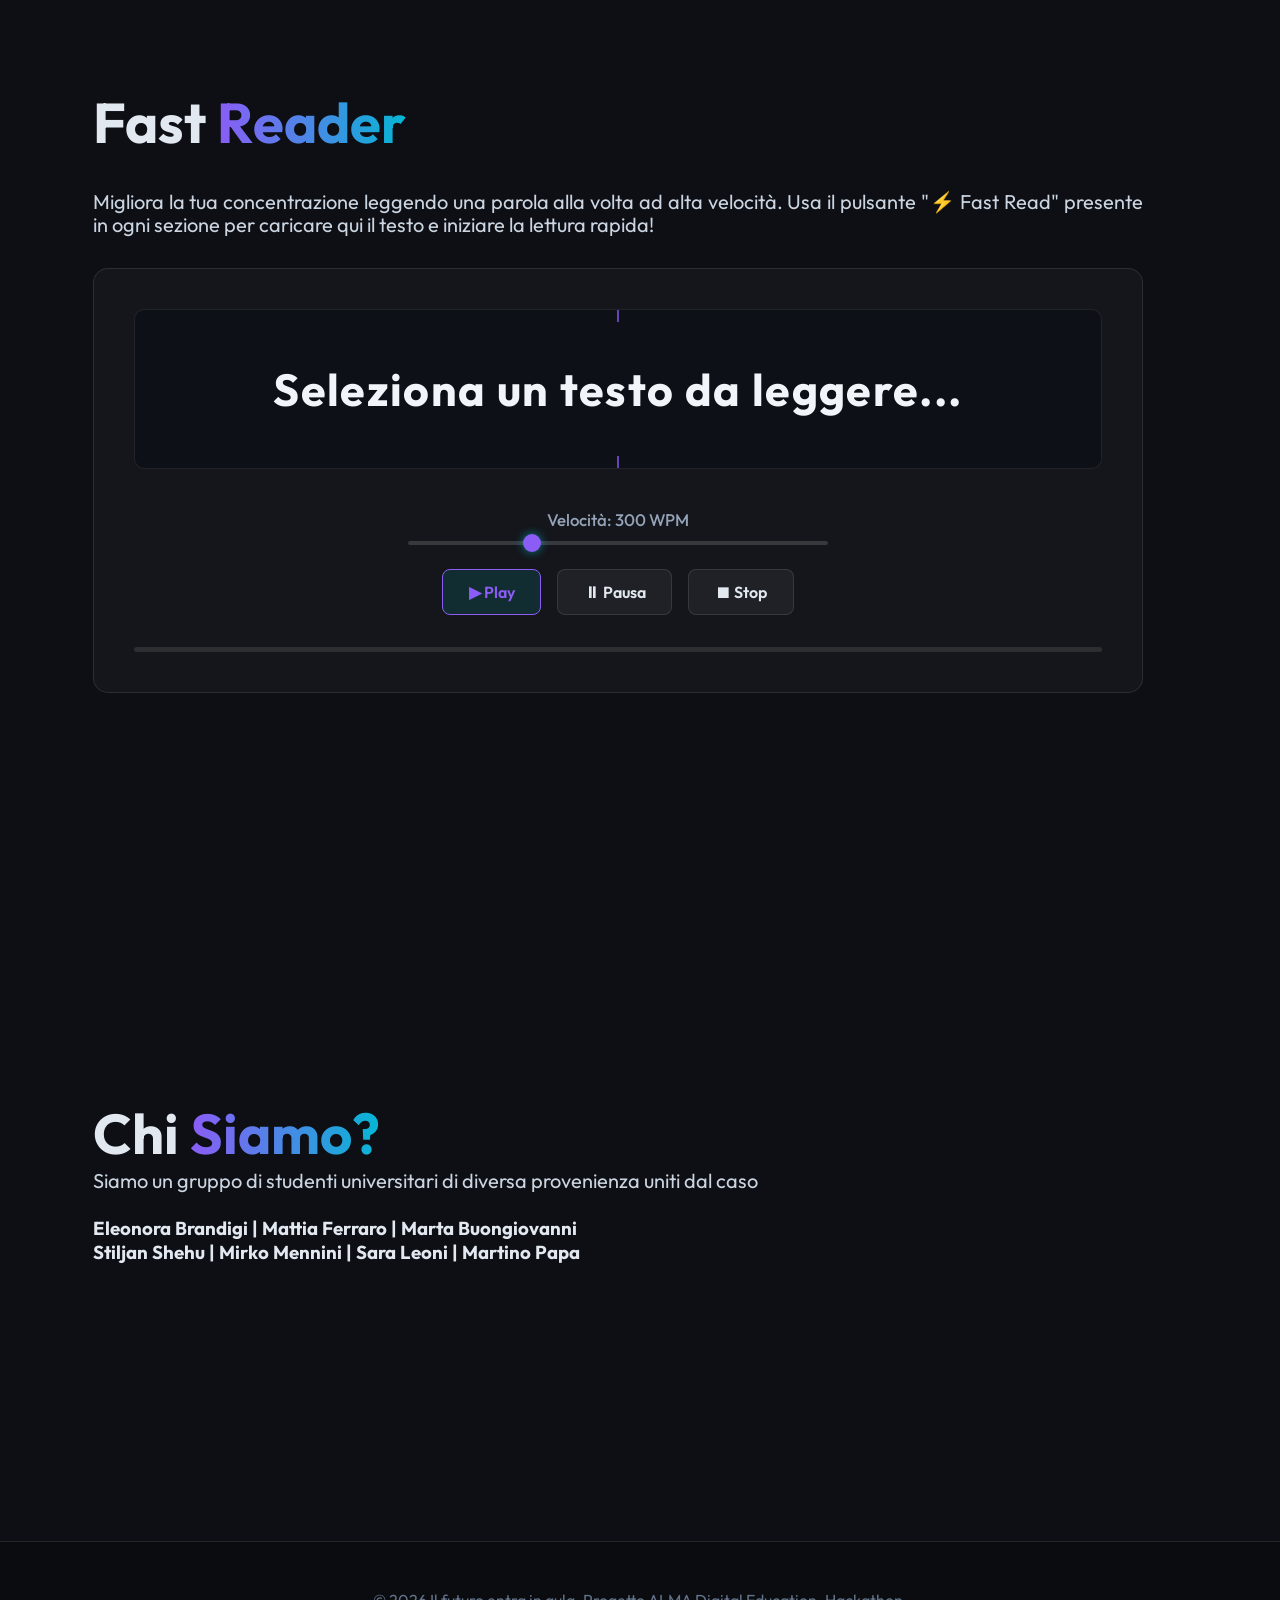
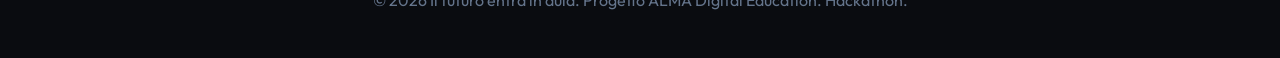
==== commit 5c2c00c7: "v2" ====
--- a/sito/index.html
+++ b/sito/index.html
@@ -21,6 +21,8 @@
             <li><a href="#cos-e-ia" class="nav-link" data-section="cos-e-ia">Cos'è l'IA?</a></li>
             <li><a href="#consigli-pratici" class="nav-link" data-section="consigli-pratici">Come Usarla</a></li>
             <li><a href="#rischi" class="nav-link" data-section="rischi">Rischi</a></li>
+            <li><a href="#gioco" class="nav-link" data-section="gioco">Il Gioco</a></li>
+            <li><a href="#fast-reading" class="nav-link" data-section="fast-reading">Fast Reader</a></li>
             <li><a href="#chi-siamo" class="nav-link" data-section="chi-siamo">Chi Siamo?</a></li>
         </ul>
     </nav>
@@ -48,10 +50,10 @@
                     <h3>Rischi</h3>
                     <p class="link-subtitle">acquisisci consapevolezza</p>
                 </a>
-                <a href="#chi-siamo" class="scattered-link item-4">
-                    <img src="images/ai_benefits.png" alt="Chi Siamo">
-                    <h3>Chi Siamo?</h3>
-                    <p class="link-subtitle">il nostro team</p>
+                <a href="#gioco" class="scattered-link item-4">
+                    <img src="images/ai_benefits.png" alt="Il Gioco">
+                    <h3>Il Gioco</h3>
+                    <p class="link-subtitle">il nostro gioco da tavolo</p>
                 </a>
             </div>
         </div>
@@ -60,7 +62,10 @@
     <main>
         <section id="cos-e-ia" class="content-section fade-in">
             <div class="section-container">
-                <h2>Cos'è e Come Funziona l'<span class="highlight">IA</span>?</h2>
+                <div class="section-header">
+                    <h2>Cos'è e Come Funziona l'<span class="highlight">IA</span>?</h2>
+                    <button class="fast-read-btn" data-target="cos-e-ia">⚡ Fast Read</button>
+                </div>
                 <div class="text-content">
                     <p>L’intelligenza artificiale (IA) è la disciplina che studia e realizza sistemi capaci di svolgere
                         attività tipiche dell’intelligenza umana, come ragionare, apprendere, pianificare e creare
@@ -95,7 +100,10 @@
 
         <section id="consigli-pratici" class="content-section fade-in alt-bg">
             <div class="section-container">
-                <h2>Come utilizzar<span class="highlight">la</span> al Meglio</h2>
+                <div class="section-header">
+                    <h2>Come utilizzar<span class="highlight">la</span> al Meglio</h2>
+                    <button class="fast-read-btn" data-target="consigli-pratici">⚡ Fast Read</button>
+                </div>
                 <div class="text-content">
                     <p>Per sfruttare l'IA nello studio e nel lavoro, il segreto è il <strong>Prompt
                             Engineering</strong>.
@@ -151,7 +159,10 @@
 
         <section id="rischi" class="content-section fade-in">
             <div class="section-container">
-                <h2>I <span class="warning">Rischi</span></h2>
+                <div class="section-header">
+                    <h2>I <span class="warning">Rischi</span></h2>
+                    <button class="fast-read-btn" data-target="rischi">⚡ Fast Read</button>
+                </div>
                 <div class="text-content">
                     <p>L’intelligenza artificiale rappresenta uno strumento utile al supporto nel processo di
                         apprendimento e non si può sostituire al ragionamento o alla capacità critica di ognuno di noi.
@@ -224,6 +235,49 @@
             </div>
         </section>
 
+        <section id="gioco" class="content-section fade-in alt-bg">
+            <div class="section-container">
+                <h2>Il nostro <span class="highlight">gioco da tavolo</span></h2>
+                <div class="text-content">
+                    <p>Abbiamo creato un gioco da tavolo educativo per imparare il Prompt Engineering in modo divertente e collaborativo. Sfida i tuoi compagni, costruisci i prompt migliori e scopri chi è il vero Prompt Master!</p>
+                    <div style="display:flex; gap:1rem; flex-wrap:wrap; margin-top:1.5rem;">
+                        <a href="prompt_master_decks.html" class="gioco-link">Scopri il gioco →</a>
+                        <a href="regole.pdf" class="gioco-link" target="_blank">📚 Leggi le regole</a>
+                    </div>
+                </div>
+            </div>
+        </section>
+
+        <section id="fast-reading" class="content-section fade-in">
+            <div class="section-container">
+                <div class="section-header">
+                    <h2>Fast <span class="highlight">Reader</span></h2>
+                </div>
+                <div class="text-content">
+                    <p>Migliora la tua concentrazione leggendo una parola alla volta ad alta velocità. Usa il pulsante "⚡ Fast Read" presente in ogni sezione per caricare qui il testo e iniziare la lettura rapida!</p>
+
+                    <div class="reader-container">
+                        <div class="reader-display" id="reader-display">
+                            Seleziona un testo da leggere...
+                        </div>
+                        <div class="reader-controls">
+                            <div class="wpm-control">
+                                <label for="wpm-slider">Velocità: <span id="wpm-value">300</span> WPM</label>
+                                <input type="range" id="wpm-slider" min="100" max="800" step="50" value="300">
+                            </div>
+                            <div class="btn-group">
+                                <button id="btn-play" class="reader-btn">▶ Play</button>
+                                <button id="btn-pause" class="reader-btn">⏸ Pausa</button>
+                                <button id="btn-stop" class="reader-btn">⏹ Stop</button>
+                            </div>
+                        </div>
+                        <div class="progress-bar-container">
+                            <div class="progress-bar" id="reader-progress"></div>
+                        </div>
+                    </div>
+                </div>
+            </div>
+        </section>
 
         <section id="chi-siamo" class="content-section fade-in">
             <div class="section-container">
@@ -237,6 +291,7 @@
                 </div>
             </div>
         </section>
+
     </main>
 
     <footer>
--- a/sito/style.css
+++ b/sito/style.css
@@ -177,8 +177,38 @@
 
 .content-section h2 {
     font-size: 3.5rem;
+    margin-bottom: 0;
+    font-weight: 700;
+}
+
+.section-header {
+    display: flex;
+    align-items: center;
+    gap: 1.5rem;
     margin-bottom: 2rem;
-    font-weight: 700;
+    flex-wrap: wrap;
+}
+
+.fast-read-btn {
+    background: rgba(0, 240, 255, 0.08);
+    border: 1px solid var(--primary);
+    color: var(--primary);
+    padding: 0.45rem 1.1rem;
+    border-radius: 20px;
+    font-family: inherit;
+    font-weight: 600;
+    cursor: pointer;
+    transition: all 0.3s ease;
+    font-size: 0.9rem;
+    letter-spacing: 0.02em;
+    white-space: nowrap;
+}
+
+.fast-read-btn:hover {
+    background: var(--primary);
+    color: #000;
+    box-shadow: 0 0 14px rgba(0, 240, 255, 0.4);
+    transform: translateY(-2px);
 }
 
 .text-content p {
@@ -407,4 +437,168 @@
 .sottotitolo {
     font-size: 2rem;
     margin-bottom: 5px;
+}
+
+.gioco-link {
+    display: inline-block;
+    margin-top: 1.5rem;
+    padding: 0.85rem 2rem;
+    background: rgba(0, 240, 255, 0.08);
+    border: 1px solid var(--primary);
+    border-radius: 30px;
+    color: var(--primary);
+    font-weight: 700;
+    font-size: 1.1rem;
+    text-decoration: none;
+    letter-spacing: 0.04em;
+    transition: all 0.3s ease;
+}
+
+.gioco-link:hover {
+    background: var(--primary);
+    color: #000;
+    box-shadow: 0 0 20px rgba(0, 240, 255, 0.4);
+    transform: translateY(-3px);
+}
+
+/* FAST READER TOOL */
+.reader-container {
+    background: rgba(255, 255, 255, 0.03);
+    border: 1px solid var(--glass-border);
+    border-radius: 15px;
+    padding: 2.5rem;
+    margin-top: 2rem;
+    text-align: center;
+}
+
+.reader-display {
+    background: #0d1117;
+    border: 1px solid rgba(255, 255, 255, 0.08);
+    border-radius: 10px;
+    height: 160px;
+    display: flex;
+    align-items: center;
+    justify-content: center;
+    font-size: 2.8rem;
+    font-weight: 700;
+    color: #f1f5f9;
+    margin-bottom: 2.5rem;
+    position: relative;
+    overflow: hidden;
+    letter-spacing: 0.03em;
+}
+
+.reader-display::before,
+.reader-display::after {
+    content: '';
+    position: absolute;
+    left: 50%;
+    transform: translateX(-50%);
+    width: 2px;
+    height: 12px;
+    background: var(--primary);
+    opacity: 0.7;
+}
+.reader-display::before { top: 0; }
+.reader-display::after  { bottom: 0; }
+
+.focus-letter {
+    color: var(--primary);
+    text-shadow: 0 0 12px rgba(0, 240, 255, 0.6);
+}
+
+.reader-controls {
+    display: flex;
+    flex-direction: column;
+    gap: 1.5rem;
+    align-items: center;
+}
+
+.wpm-control {
+    display: flex;
+    flex-direction: column;
+    gap: 0.7rem;
+    width: 100%;
+    max-width: 420px;
+}
+
+.wpm-control label {
+    color: #94a3b8;
+    font-weight: 500;
+    font-size: 1.05rem;
+}
+
+input[type=range] {
+    -webkit-appearance: none;
+    width: 100%;
+    background: transparent;
+}
+input[type=range]::-webkit-slider-runnable-track {
+    width: 100%;
+    height: 4px;
+    background: rgba(255,255,255,0.15);
+    border-radius: 2px;
+}
+input[type=range]::-webkit-slider-thumb {
+    -webkit-appearance: none;
+    height: 18px;
+    width: 18px;
+    border-radius: 50%;
+    background: var(--primary);
+    cursor: pointer;
+    margin-top: -7px;
+    box-shadow: 0 0 10px rgba(0, 240, 255, 0.5);
+}
+
+.btn-group {
+    display: flex;
+    gap: 1rem;
+    flex-wrap: wrap;
+    justify-content: center;
+}
+
+.reader-btn {
+    background: rgba(255, 255, 255, 0.05);
+    border: 1px solid var(--glass-border);
+    color: #e2e8f0;
+    padding: 0.75rem 1.6rem;
+    border-radius: 8px;
+    cursor: pointer;
+    font-weight: 600;
+    transition: all 0.25s ease;
+    font-family: inherit;
+    font-size: 1rem;
+}
+
+.reader-btn:hover {
+    background: rgba(255,255,255,0.12);
+    border-color: rgba(255,255,255,0.4);
+}
+
+#btn-play {
+    background: rgba(0, 240, 255, 0.1);
+    border-color: var(--primary);
+    color: var(--primary);
+}
+#btn-play:hover {
+    background: var(--primary);
+    color: #000;
+    box-shadow: 0 0 12px rgba(0, 240, 255, 0.4);
+}
+
+.progress-bar-container {
+    width: 100%;
+    height: 5px;
+    background: rgba(255,255,255,0.1);
+    border-radius: 3px;
+    margin-top: 2rem;
+    overflow: hidden;
+}
+
+.progress-bar {
+    height: 100%;
+    background: linear-gradient(90deg, var(--primary), #7b2ff7);
+    width: 0%;
+    transition: width 0.1s linear;
+    border-radius: 3px;
 }
